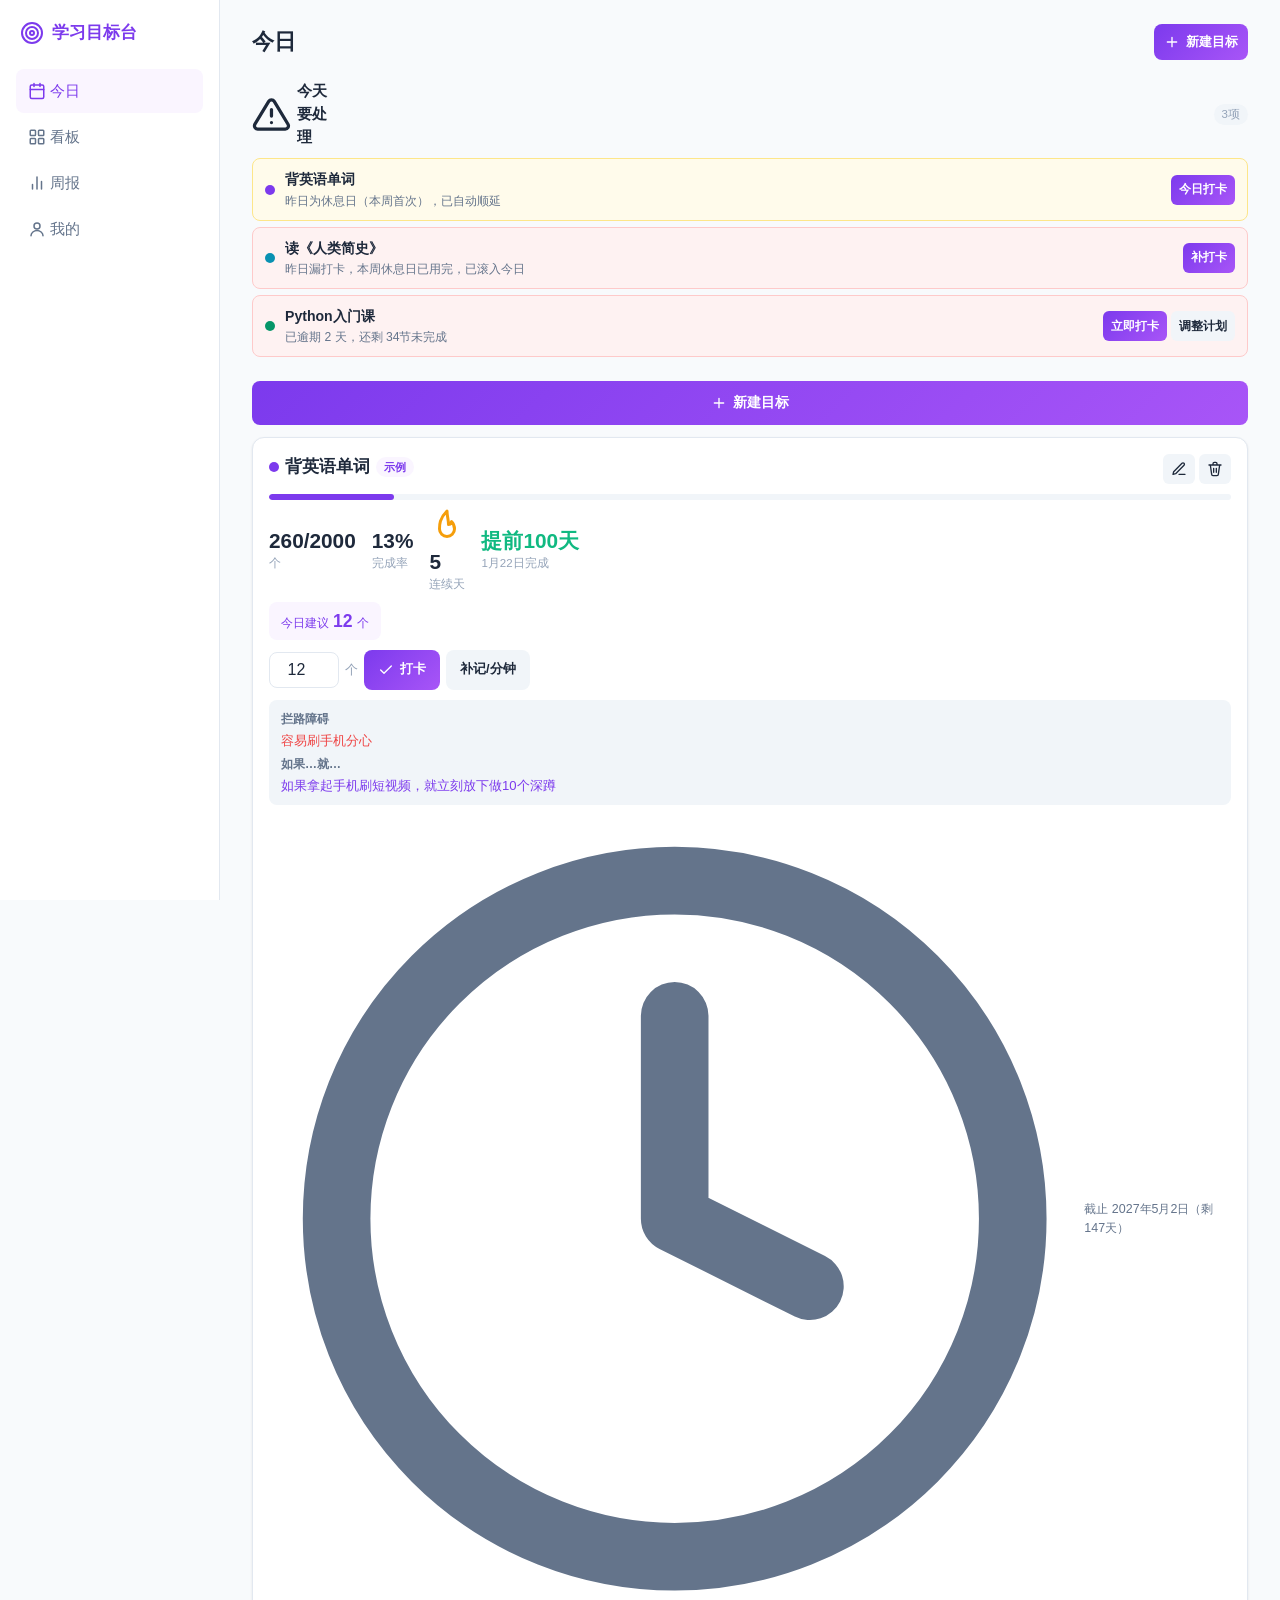
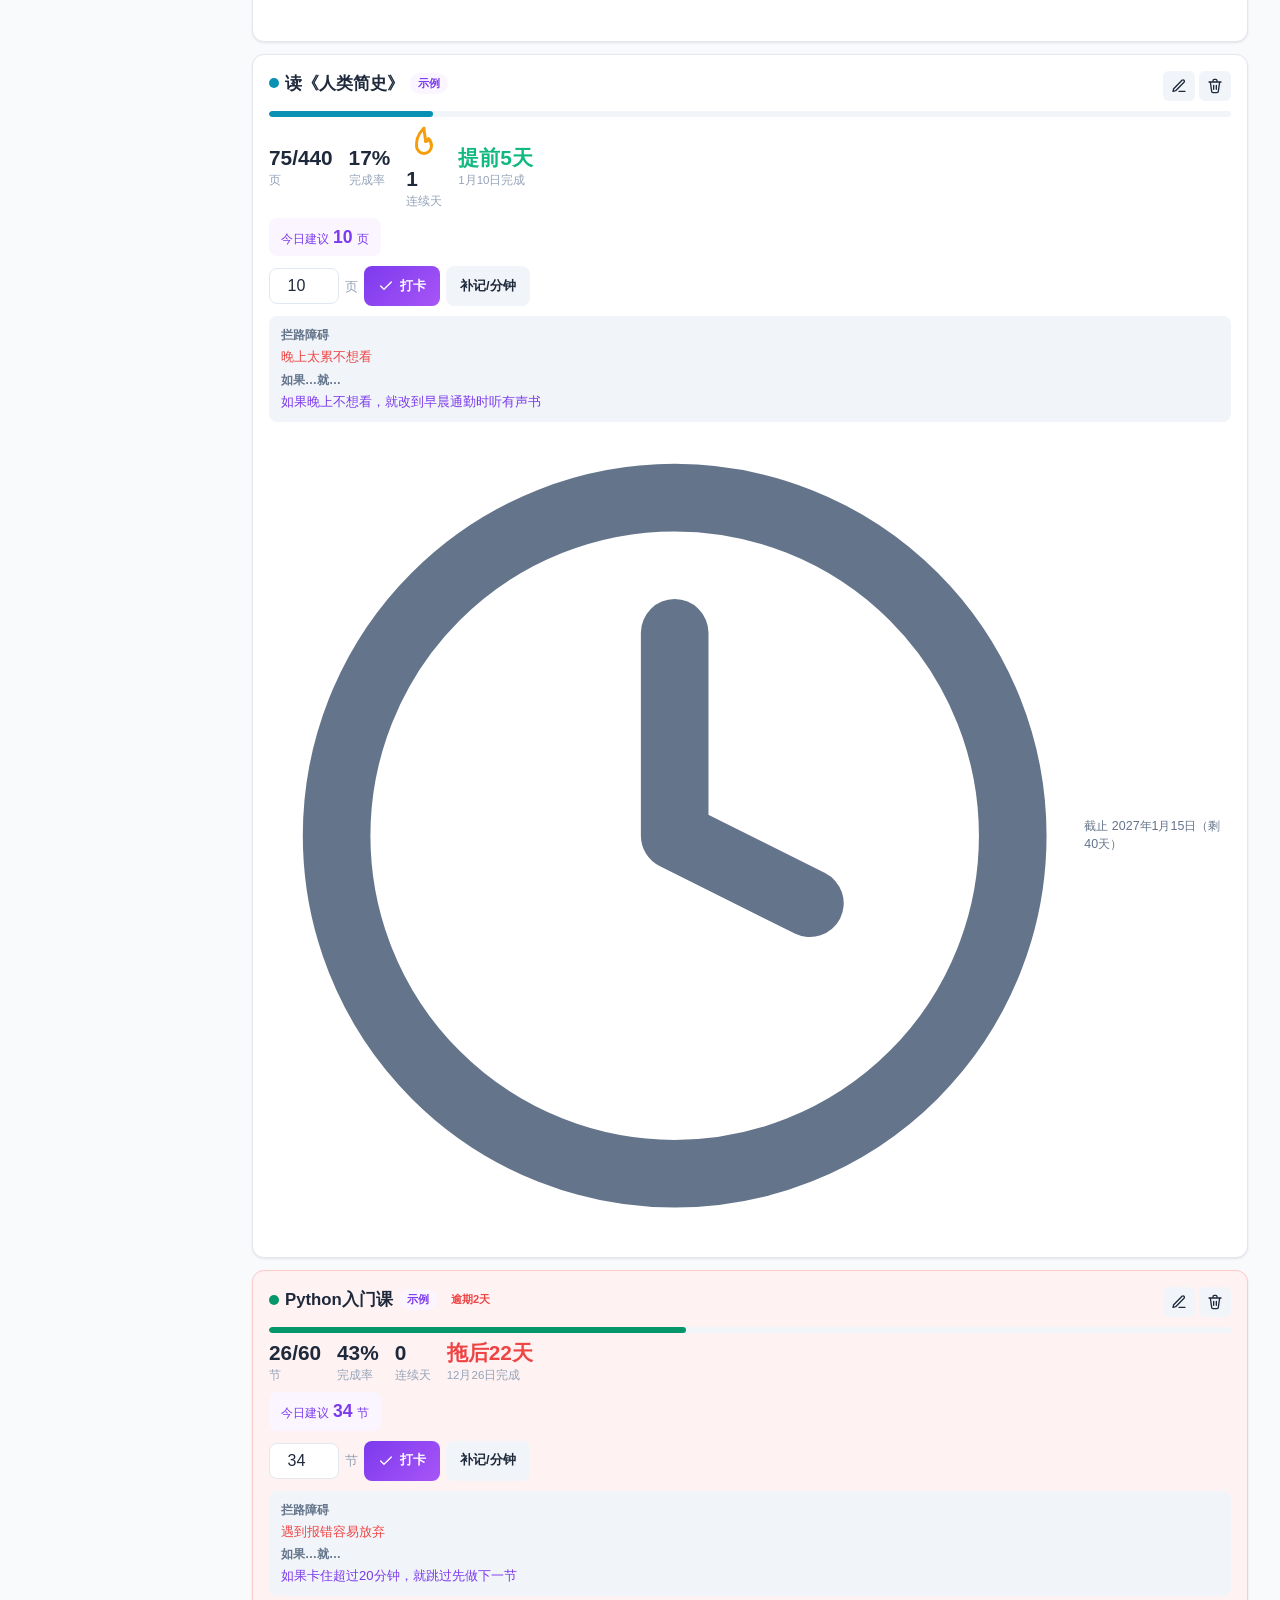
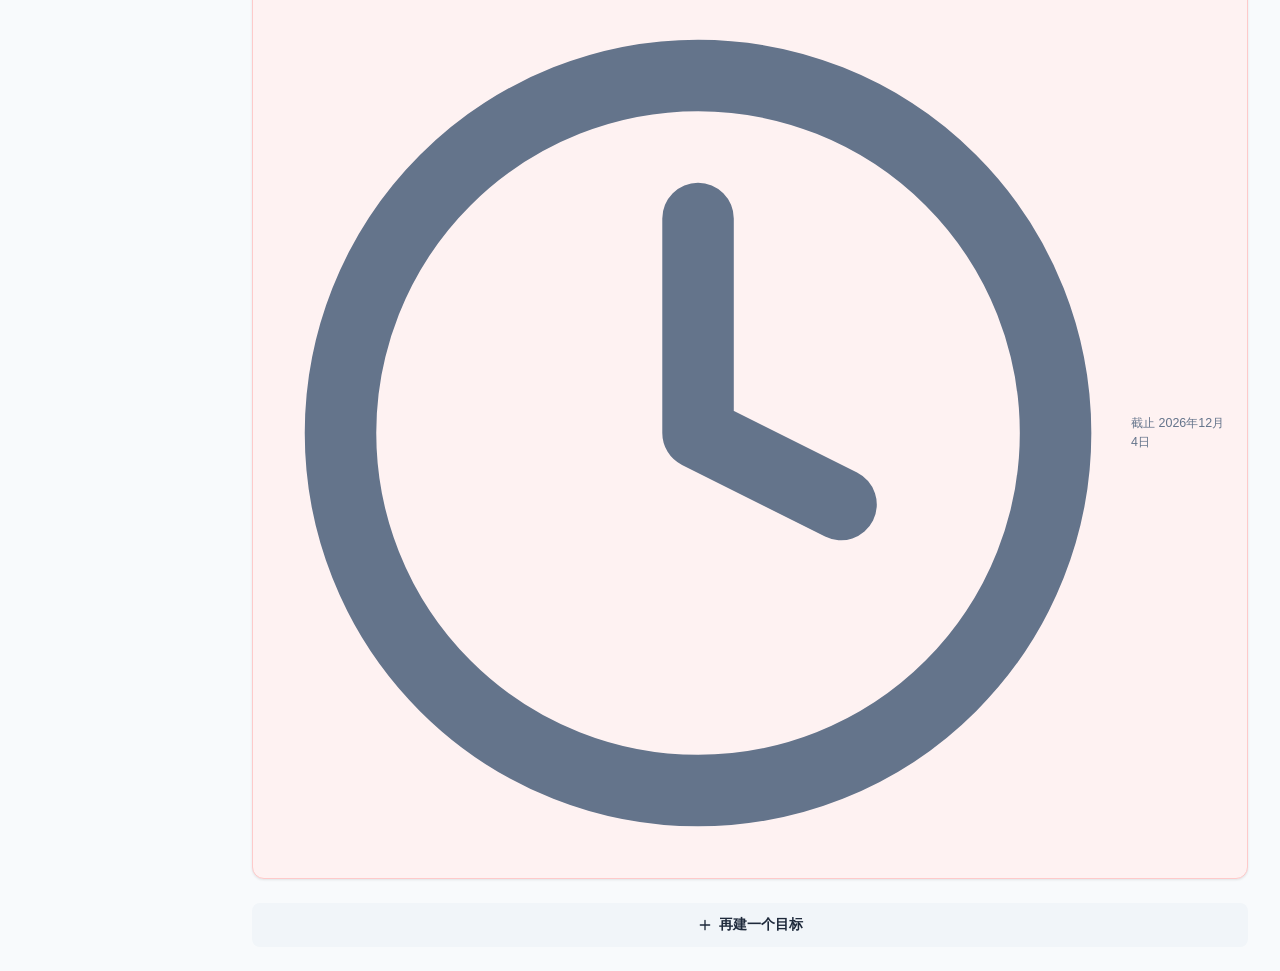
==== study-goal-tracker.html @ 553f935e "Embed study goal tracker in Hermes Weather" ====
<!DOCTYPE html>
<html lang="zh-CN">
<head>
<meta charset="UTF-8">
<meta name="viewport" content="width=device-width,initial-scale=1.0,maximum-scale=1.0,user-scalable=no">
<meta name="theme-color" content="#7c3aed">
<meta name="apple-mobile-web-app-capable" content="yes">
<meta name="apple-mobile-web-app-status-bar-style" content="default">
<title>学习目标管理台</title>
<style>
*{margin:0;padding:0;box-sizing:border-box}
:root{
--bg:#f8fafc;--bg2:#f1f5f9;--card:#fff;
--pri:#7c3aed;--priL:#a855f7;--priBg:#faf5ff;--priBd:#e9d5ff;
--ok:#10b981;--okBg:#ecfdf5;--okBd:#a7f3d0;
--err:#ef4444;--errBg:#fef2f2;--errBd:#fecaca;
--warn:#f59e0b;--warnBg:#fffbeb;--warnBd:#fde68a;
--txt:#1e293b;--txt2:#64748b;--txt3:#94a3b8;
--bd:#e2e8f0;
--sh:0 1px 3px rgba(0,0,0,.06),0 1px 2px rgba(0,0,0,.04);
--shLg:0 10px 30px rgba(0,0,0,.12);
--r:12px;--rSm:8px;--rLg:16px;--pill:20px;
--sideW:220px;--botNavH:60px;
}
html{font-size:16px;-webkit-text-size-adjust:100%}
body{font-family:-apple-system,BlinkMacSystemFont,"Segoe UI",Roboto,"Helvetica Neue",sans-serif;background:var(--bg);color:var(--txt);line-height:1.5;min-height:100vh;-webkit-tap-highlight-color:transparent}
input,select,textarea,button{font-family:inherit;font-size:inherit}
input[type=text],input[type=number],input[type=date],select,textarea{font-size:16px}
::-webkit-scrollbar{width:6px;height:6px}
::-webkit-scrollbar-thumb{background:var(--bd);border-radius:3px}

/* === Layout === */
.app-wrap{display:flex;min-height:100vh}
.sidebar{width:var(--sideW);background:var(--card);border-right:1px solid var(--bd);padding:20px 16px;position:fixed;top:0;left:0;bottom:0;overflow-y:auto;z-index:100}
.main{flex:1;margin-left:var(--sideW);padding:24px 32px;max-width:1100px}
.topbar{display:flex;align-items:center;gap:12px;margin-bottom:20px;flex-wrap:wrap}
.topbar-nav{display:none;gap:4px;margin-left:auto}
.page-title{font-size:1.4rem;font-weight:700}
.topbar-right{margin-left:auto;display:flex;gap:8px;align-items:center}

/* === Bottom Nav === */
.bottom-nav{display:none;position:fixed;bottom:0;left:0;right:0;background:var(--card);border-top:1px solid var(--bd);height:var(--botNavH);z-index:100;padding-bottom:env(safe-area-inset-bottom)}

/* === Nav Items === */
.nav-item{display:flex;flex-direction:column;align-items:center;gap:4px;background:none;border:none;color:var(--txt2);cursor:pointer;padding:8px 12px;border-radius:var(--rSm);transition:all .15s;font-size:.875rem;min-height:44px;justify-content:center;text-decoration:none}
.nav-item:hover{background:var(--bg2)}
.nav-item.active{color:var(--pri);background:var(--priBg)}
.sidebar .nav-item{flex-direction:row;justify-content:flex-start;width:100%;margin-bottom:2px;font-size:.95rem;padding:10px 12px}
.bottom-nav{display:none}
.bottom-nav.show{display:flex}
.bottom-nav .nav-item{flex:1;font-size:.72rem;padding:6px 0}
.nav-icon{display:flex;align-items:center;justify-content:center}
.nav-icon svg{width:20px;height:20px}
.sidebar .nav-icon svg{width:18px;height:18px}
.bottom-nav .nav-icon svg{width:22px;height:22px}

/* === Sidebar Header === */
.sidebar-header{margin-bottom:24px;padding:0 4px}
.sidebar-logo-wrap{display:flex;align-items:center;gap:8px}
.sidebar-logo-wrap .nav-icon svg{width:24px;height:24px;color:var(--pri)}
.sidebar-title{font-size:1.05rem;font-weight:700;color:var(--pri)}

/* === Cards === */
.card{background:var(--card);border:1px solid var(--bd);border-radius:var(--r);padding:16px;box-shadow:var(--sh);margin-bottom:12px}
.card-overdue{border-color:var(--errBd);background:var(--errBg)}
.card-rest{border-color:var(--warnBd);background:var(--warnBg)}
.card-rolled{border-color:var(--errBd);background:var(--errBg)}
.card-done{border-color:var(--okBd);background:var(--okBg)}

/* === Buttons === */
.btn{display:inline-flex;align-items:center;gap:6px;padding:10px 16px;border:none;border-radius:var(--rSm);cursor:pointer;font-size:.875rem;font-weight:600;transition:all .15s;min-height:44px;justify-content:center;text-decoration:none;white-space:nowrap}
.btn-primary{background:linear-gradient(135deg,var(--pri),var(--priL));color:#fff}
.btn-primary:hover{opacity:.9;transform:translateY(-1px);box-shadow:0 4px 12px rgba(124,58,237,.3)}
.btn-ghost{background:var(--bg2);color:var(--txt)}
.btn-ghost:hover{background:var(--bd)}
.btn-danger{background:var(--err);color:#fff}
.btn-danger:hover{opacity:.9}
.btn-success{background:var(--ok);color:#fff}
.btn-warn{background:var(--warn);color:#fff}
.btn-sm{padding:6px 10px;min-height:36px;font-size:.8rem}
.btn-xs{padding:4px 8px;min-height:30px;font-size:.75rem;border-radius:6px}
.btn-block{width:100%}
.btn svg{width:16px;height:16px;flex-shrink:0}

/* === Forms === */
.form-group{margin-bottom:14px}
.form-label{display:block;margin-bottom:5px;font-size:.85rem;font-weight:600;color:var(--txt2)}
.form-hint{font-size:.75rem;color:var(--txt3);margin-top:4px}
.input,.select,.textarea{width:100%;padding:10px 12px;border:1px solid var(--bd);border-radius:var(--rSm);background:var(--card);color:var(--txt);outline:none;transition:border .15s;-webkit-appearance:none}
.input:focus,.select:focus,.textarea:focus{border-color:var(--pri);box-shadow:0 0 0 3px rgba(124,58,237,.1)}
.textarea{resize:vertical;min-height:72px;line-height:1.5}
.form-row{display:grid;grid-template-columns:1fr 1fr;gap:12px}

/* === Badges === */
.badge{display:inline-flex;align-items:center;padding:2px 8px;border-radius:var(--pill);font-size:.7rem;font-weight:600;gap:3px}
.badge-example{background:var(--priBg);color:var(--pri)}
.badge-backfill{background:var(--warnBg);color:var(--warn)}
.badge-overdue{background:var(--errBg);color:var(--err)}
.badge-rest{background:var(--warnBg);color:var(--warn)}
.badge-done{background:var(--okBg);color:var(--ok)}

/* === Progress Ring === */
.ring-wrap{position:relative;display:inline-flex;align-items:center;justify-content:center;flex-shrink:0}
.ring-text{position:absolute;text-align:center;font-weight:700;font-size:.9rem}

/* === Progress Bar === */
.progress-bar{height:6px;background:var(--bg2);border-radius:3px;overflow:hidden}
.progress-bar-fill{height:100%;border-radius:3px;transition:width .4s ease}

/* === Stats === */
.stat{display:flex;flex-direction:column;gap:1px}
.stat-value{font-size:1.3rem;font-weight:700;line-height:1.2}
.stat-label{font-size:.72rem;color:var(--txt3)}

/* === Modal === */
.modal-overlay{display:none;position:fixed;inset:0;background:rgba(0,0,0,.4);z-index:200;backdrop-filter:blur(2px)}
.modal-overlay.active{display:block}
.modal-container{display:none;position:fixed;top:50%;left:50%;transform:translate(-50%,-50%);z-index:201;width:92%;max-width:460px;max-height:86vh;overflow-y:auto;background:var(--card);border-radius:var(--rLg);padding:24px;box-shadow:var(--shLg)}
.modal-container.active{display:block}
.modal-title{font-size:1.2rem;font-weight:700;margin-bottom:16px}
.modal-actions{display:flex;gap:8px;margin-top:20px}
.modal-actions .btn{flex:1}

/* === Toast === */
.toast-container{position:fixed;bottom:80px;left:50%;transform:translateX(-50%);z-index:300;pointer-events:none}
.toast{background:var(--txt);color:#fff;padding:10px 18px;border-radius:var(--r);box-shadow:var(--shLg);margin-bottom:8px;font-size:.85rem;animation:toastIn .3s ease}
@keyframes toastIn{from{opacity:0;transform:translateY(20px)}to{opacity:1;transform:translateY(0)}}

/* === Backup Banner === */
.backup-banner{background:var(--warnBg);border:1px solid var(--warnBd);border-radius:var(--r);padding:12px 16px;margin-bottom:16px;display:flex;align-items:center;gap:12px}
.backup-banner svg{width:20px;height:20px;color:var(--warn);flex-shrink:0}
.backup-banner-text{flex:1;font-size:.85rem;color:var(--txt)}
.backup-banner .btn{flex-shrink:0}

/* === Tab Content === */
.tab-content{display:none}
.tab-content.active{display:block;animation:fadeIn .2s ease}
@keyframes fadeIn{from{opacity:0}to{opacity:1}}

/* === Section === */
.section{margin-bottom:24px}
.section-header{display:flex;align-items:center;justify-content:space-between;margin-bottom:10px}
.section-title{font-size:.95rem;font-weight:600;display:flex;align-items:center;gap:6px}
.section-count{font-size:.72rem;color:var(--txt3);background:var(--bg2);padding:2px 8px;border-radius:var(--pill)}

/* === Goal Card === */
.goal-card .goal-header{display:flex;align-items:flex-start;justify-content:space-between;gap:12px;margin-bottom:10px}
.goal-title{font-size:1.05rem;font-weight:700;display:flex;align-items:center;gap:6px;flex-wrap:wrap}
.goal-color-dot{width:10px;height:10px;border-radius:50%;flex-shrink:0;display:inline-block}
.goal-body{display:flex;gap:14px;align-items:center;flex-wrap:wrap}
.goal-stats-row{display:flex;gap:16px;flex:1;flex-wrap:wrap;align-items:center}
.goal-actions{display:flex;gap:6px;flex-wrap:wrap;margin-top:10px}
.goal-meta{font-size:.78rem;color:var(--txt2);display:flex;align-items:center;gap:4px}

/* === Plan Box === */
.plan-box{background:var(--bg2);border-radius:var(--rSm);padding:10px 12px;margin-top:10px;font-size:.82rem;line-height:1.5}
.plan-box .plan-label{font-weight:600;color:var(--txt2);margin-bottom:3px;font-size:.75rem}
.plan-obstacle{color:var(--err);font-weight:500}
.plan-counter{color:var(--pri)}

/* === Handle Items (Today) === */
.handle-item{display:flex;align-items:center;gap:10px;padding:10px 12px;border-radius:var(--rSm);margin-bottom:6px}
.handle-item-overdue{background:var(--errBg);border:1px solid var(--errBd)}
.handle-item-rest{background:var(--warnBg);border:1px solid var(--warnBd)}
.handle-item-rolled{background:var(--errBg);border:1px solid var(--errBd)}
.handle-item-info{flex:1;min-width:0}
.handle-item-title{font-weight:600;font-size:.88rem;display:flex;align-items:center;gap:5px}
.handle-item-desc{font-size:.76rem;color:var(--txt2);margin-top:1px}
.handle-item-actions{display:flex;gap:4px;flex-shrink:0}

/* === Quick Check-in === */
.quick-checkin{display:flex;gap:6px;align-items:center;margin-top:10px;flex-wrap:wrap}
.quick-checkin .input{width:70px;text-align:center;padding:8px}
.quick-checkin .checkin-unit{font-size:.8rem;color:var(--txt3)}
.quick-checkin .btn{padding:8px 14px;min-height:40px}

/* === Suggested Today === */
.suggested-box{display:inline-flex;align-items:baseline;gap:4px;background:var(--priBg);padding:6px 12px;border-radius:var(--rSm);margin-top:8px}
.suggested-box .lbl{font-size:.75rem;color:var(--pri)}
.suggested-box .val{font-size:1.1rem;font-weight:700;color:var(--pri)}

/* === Estimate === */
.est-early{color:var(--ok);font-weight:600}
.est-late{color:var(--err);font-weight:600}
.est-none{color:var(--txt3)}

/* === Records List === */
.record-list{margin-top:10px}
.record-item{display:flex;align-items:center;gap:8px;padding:7px 10px;border-radius:var(--rSm);background:var(--bg2);margin-bottom:4px;font-size:.82rem}
.record-item .rec-date{color:var(--txt3);font-size:.78rem;min-width:64px}
.record-item .rec-amount{font-weight:600}
.record-item .rec-min{color:var(--txt3);font-size:.76rem}
.record-item .rec-del{margin-left:auto;background:none;border:none;color:var(--txt3);cursor:pointer;padding:4px;display:flex;align-items:center}
.record-item .rec-del:hover{color:var(--err)}
.record-item .rec-del svg{width:14px;height:14px}

/* === Color Picker === */
.color-picker{display:flex;gap:8px;flex-wrap:wrap}
.color-option{width:30px;height:30px;border-radius:50%;cursor:pointer;border:3px solid transparent;transition:border .15s}
.color-option.selected{border-color:var(--txt)}

/* === Chart === */
.chart-container{margin-top:14px;overflow-x:auto}
.chart-svg{display:block}
.chart-title{font-size:.85rem;font-weight:600;margin-bottom:6px;color:var(--txt2)}
.chart-legend{display:flex;gap:12px;flex-wrap:wrap;margin-top:6px;font-size:.72rem;color:var(--txt2)}
.chart-legend-item{display:flex;align-items:center;gap:4px}
.chart-legend-dot{width:8px;height:8px;border-radius:2px}

/* === Weekly Report === */
.weekly-grid{display:grid;grid-template-columns:repeat(auto-fit,minmax(120px,1fr));gap:10px;margin-bottom:16px}
.weekly-stat{background:var(--bg2);border-radius:var(--rSm);padding:12px;text-align:center}
.weekly-stat .val{font-size:1.4rem;font-weight:700}
.weekly-stat .lbl{font-size:.72rem;color:var(--txt3);margin-top:2px}
.weekly-compare{font-size:.78rem;margin-bottom:16px;display:flex;gap:16px;flex-wrap:wrap}
.weekly-compare .up{color:var(--ok)}
.weekly-compare .down{color:var(--err)}
.weekly-four{display:grid;grid-template-columns:1fr 1fr;gap:12px;margin-bottom:16px}
.weekly-four-item .form-label{color:var(--txt)}
.weekly-report-text{background:var(--bg2);border-radius:var(--rSm);padding:14px;font-size:.82rem;line-height:1.7;white-space:pre-wrap;margin-top:12px;max-height:300px;overflow-y:auto}
.week-nav{display:flex;gap:8px;align-items:center;margin-bottom:16px}
.week-nav .btn{padding:6px 12px;min-height:36px}
.week-nav .week-label{font-size:.9rem;font-weight:600;flex:1;text-align:center}

/* === PWA Steps === */
.pwa-steps{counter-reset:step}
.pwa-step{display:flex;gap:10px;margin-bottom:10px;align-items:flex-start}
.pwa-step::before{counter-increment:step;content:counter(step);width:22px;height:22px;background:var(--pri);color:#fff;border-radius:50%;display:flex;align-items:center;justify-content:center;font-size:.72rem;font-weight:700;flex-shrink:0}
.pwa-step-text{font-size:.85rem;padding-top:1px;line-height:1.5}

/* === Empty State === */
.empty-state{text-align:center;padding:40px 20px;color:var(--txt3)}
.empty-state svg{width:48px;height:48px;margin-bottom:10px;opacity:.4}
.empty-state .empty-title{font-size:.95rem;font-weight:600;margin-bottom:4px}
.empty-state .empty-desc{font-size:.82rem}

/* === Confetti === */
.confetti-container{position:fixed;top:0;left:0;width:100%;height:100%;pointer-events:none;z-index:999;overflow:hidden}
.confetti-piece{position:absolute;width:8px;height:8px;animation:confettiFall 3s ease-out forwards}
@keyframes confettiFall{0%{transform:translateY(-100vh) rotate(0deg);opacity:1}100%{transform:translateY(100vh) rotate(720deg);opacity:0}}

/* === Utility === */
.text-center{text-align:center}
.text-sm{font-size:.85rem}
.text-xs{font-size:.75rem}
.text-secondary{color:var(--txt2)}
.text-tertiary{color:var(--txt3)}
.text-danger{color:var(--err)}
.text-success{color:var(--ok)}
.text-warning{color:var(--warn)}
.text-primary{color:var(--pri)}
.font-bold{font-weight:700}
.font-semibold{font-weight:600}
.mt-4{margin-top:4px}.mt-8{margin-top:8px}.mt-12{margin-top:12px}.mt-16{margin-top:16px}.mt-20{margin-top:20px}
.mb-4{margin-bottom:4px}.mb-8{margin-bottom:8px}.mb-12{margin-bottom:12px}.mb-16{margin-bottom:16px}.mb-20{margin-bottom:20px}
.flex{display:flex}.flex-wrap{flex-wrap:wrap}.flex-col{flex-direction:column}
.items-center{align-items:center}.items-start{align-items:flex-start}
.justify-between{justify-content:space-between}.justify-center{justify-content:center}
.gap-4{gap:4px}.gap-6{gap:6px}.gap-8{gap:8px}.gap-12{gap:12px}.gap-16{gap:16px}
.w-full{width:100%}.flex-1{flex:1;min-width:0}
.hidden{display:none!important}
.divider{height:1px;background:var(--bd);margin:10px 0}
.mono{font-variant-numeric:tabular-nums}
.data-stats{display:grid;grid-template-columns:1fr 1fr;gap:10px;margin-bottom:16px}
.data-stat{background:var(--bg2);border-radius:var(--rSm);padding:12px;text-align:center}
.data-stat .val{font-size:1.4rem;font-weight:700}
.data-stat .lbl{font-size:.72rem;color:var(--txt3)}

/* === Responsive === */
@media(max-width:1024px){
.sidebar{display:none}
.main{margin-left:0;padding:20px 24px}
.topbar-nav{display:flex}
}
@media(max-width:768px){
.topbar-nav{display:none}
.bottom-nav{display:flex}
.main{padding:14px 16px;padding-bottom:calc(var(--botNavH) + 20px)}
.form-row{grid-template-columns:1fr}
.weekly-four{grid-template-columns:1fr}
.goal-stats-row{gap:12px}
.page-title{font-size:1.2rem}
.data-stats{grid-template-columns:1fr 1fr}
.modal-container{padding:18px;width:94%}
.stat-value{font-size:1.1rem}
}
@media(max-width:600px){
.section-header .section-title{white-space:nowrap;flex:1}
.section-title svg{width:18px;height:18px;flex-shrink:0}
.handle-item{align-items:flex-start;flex-wrap:wrap}
.handle-item-info{flex-basis:calc(100% - 20px)}
.handle-item-actions{width:100%;padding-left:20px}
.handle-item-actions .btn{flex:1}
}
@media(max-width:400px){
.goal-stats-row{flex-direction:column;align-items:flex-start;gap:6px}
}
</style>
</head>
<body>
<div class="app-wrap">
<aside class="sidebar">
<div class="sidebar-header">
<div class="sidebar-logo-wrap">
<span class="nav-icon" id="sidebar-logo"></span>
<span class="sidebar-title">学习目标台</span>
</div>
</div>
<nav class="sidebar-nav" id="sidebar-nav"></nav>
</aside>
<main class="main">
<header class="topbar">
<h1 class="page-title" id="page-title">今日</h1>
<nav class="topbar-nav" id="topbar-nav"></nav>
<div class="topbar-right" id="topbar-actions"></div>
</header>
<div id="backup-banner-container"></div>
<div class="tab-content active" id="tab-today"></div>
<div class="tab-content" id="tab-board"></div>
<div class="tab-content" id="tab-weekly"></div>
<div class="tab-content" id="tab-mine"></div>
</main>
</div>
<nav class="bottom-nav" id="bottom-nav"></nav>
<div class="modal-overlay" id="modal-overlay"></div>
<div class="modal-container" id="modal-container"></div>
<div class="toast-container" id="toast-container"></div>
<script>
// ===== 常量 =====
const K='wb_study_goal_tracker_data';
const COLORS=['#7c3aed','#2563eb','#0891b2','#059669','#ea580c','#db2777','#4f46e5','#0d9488'];
const TAB_TITLES={today:'今日',board:'看板',weekly:'周报',mine:'我的'};
const NAV_ITEMS=[
  {tab:'today',icon:'calendar',label:'今日'},
  {tab:'board',icon:'grid',label:'看板'},
  {tab:'weekly',icon:'chart',label:'周报'},
  {tab:'mine',icon:'user',label:'我的'}
];
const BACKFILL_DAYS=6; // 可补记最近6天

// ===== 状态 =====
let state={goals:[],records:[],weeklyReports:{},activeTab:'today',version:2};

// ===== SVG 图标 =====
const IC={
calendar:'<svg viewBox="0 0 24 24" fill="none" stroke="currentColor" stroke-width="2" stroke-linecap="round" stroke-linejoin="round"><rect x="3" y="4" width="18" height="18" rx="2"/><path d="M16 2v4M8 2v4M3 10h18"/></svg>',
grid:'<svg viewBox="0 0 24 24" fill="none" stroke="currentColor" stroke-width="2" stroke-linecap="round" stroke-linejoin="round"><rect x="3" y="3" width="7" height="7" rx="1"/><rect x="14" y="3" width="7" height="7" rx="1"/><rect x="3" y="14" width="7" height="7" rx="1"/><rect x="14" y="14" width="7" height="7" rx="1"/></svg>',
chart:'<svg viewBox="0 0 24 24" fill="none" stroke="currentColor" stroke-width="2" stroke-linecap="round" stroke-linejoin="round"><path d="M18 20V10M12 20V4M6 20v-6"/></svg>',
user:'<svg viewBox="0 0 24 24" fill="none" stroke="currentColor" stroke-width="2" stroke-linecap="round" stroke-linejoin="round"><circle cx="12" cy="8" r="4"/><path d="M4 21c0-4 4-7 8-7s8 3 8 7"/></svg>',
plus:'<svg viewBox="0 0 24 24" fill="none" stroke="currentColor" stroke-width="2" stroke-linecap="round" stroke-linejoin="round"><path d="M12 5v14M5 12h14"/></svg>',
check:'<svg viewBox="0 0 24 24" fill="none" stroke="currentColor" stroke-width="2" stroke-linecap="round" stroke-linejoin="round"><polyline points="20 6 9 17 4 12"/></svg>',
pencil:'<svg viewBox="0 0 24 24" fill="none" stroke="currentColor" stroke-width="2" stroke-linecap="round" stroke-linejoin="round"><path d="M12 20h9"/><path d="M16.5 3.5a2.1 2.1 0 113 3L7 19l-4 1 1-4z"/></svg>',
trash:'<svg viewBox="0 0 24 24" fill="none" stroke="currentColor" stroke-width="2" stroke-linecap="round" stroke-linejoin="round"><path d="M3 6h18M19 6l-2 14a2 2 0 01-2 2H9a2 2 0 01-2-2L5 6M10 11v6M14 11v6M9 6V4a2 2 0 012-2h2a2 2 0 012 2v2"/></svg>',
download:'<svg viewBox="0 0 24 24" fill="none" stroke="currentColor" stroke-width="2" stroke-linecap="round" stroke-linejoin="round"><path d="M21 15v4a2 2 0 01-2 2H5a2 2 0 01-2-2v-4M7 10l5 5 5-5M12 15V3"/></svg>',
upload:'<svg viewBox="0 0 24 24" fill="none" stroke="currentColor" stroke-width="2" stroke-linecap="round" stroke-linejoin="round"><path d="M21 15v4a2 2 0 01-2 2H5a2 2 0 01-2-2v-4M17 8l-5-5-5 5M12 3v12"/></svg>',
clock:'<svg viewBox="0 0 24 24" fill="none" stroke="currentColor" stroke-width="2" stroke-linecap="round" stroke-linejoin="round"><circle cx="12" cy="12" r="10"/><polyline points="12 6 12 12 16 14"/></svg>',
alert:'<svg viewBox="0 0 24 24" fill="none" stroke="currentColor" stroke-width="2" stroke-linecap="round" stroke-linejoin="round"><path d="M10.3 3.9L1.8 18a2 2 0 001.7 3h17a2 2 0 001.7-3L13.7 3.9a2 2 0 00-3.4 0z"/><path d="M12 9v4M12 17h.01"/></svg>',
flame:'<svg viewBox="0 0 24 24" fill="none" stroke="currentColor" stroke-width="2" stroke-linecap="round" stroke-linejoin="round"><path d="M12 2C7 7 7 11 7 14a5 5 0 0010 0c0-3-2-5-2-5s0 2-2 2c0-3-1-6-1-9z"/></svg>',
target:'<svg viewBox="0 0 24 24" fill="none" stroke="currentColor" stroke-width="2" stroke-linecap="round" stroke-linejoin="round"><circle cx="12" cy="12" r="10"/><circle cx="12" cy="12" r="6"/><circle cx="12" cy="12" r="2"/></svg>',
chevronR:'<svg viewBox="0 0 24 24" fill="none" stroke="currentColor" stroke-width="2" stroke-linecap="round" stroke-linejoin="round"><polyline points="9 18 15 12 9 6"/></svg>',
refresh:'<svg viewBox="0 0 24 24" fill="none" stroke="currentColor" stroke-width="2" stroke-linecap="round" stroke-linejoin="round"><polyline points="23 4 23 10 17 10"/><path d="M3.5 9a9 9 0 0114.9-3.4L23 10M1 14l4.6 4.4A9 9 0 0020.5 15"/></svg>',
copy:'<svg viewBox="0 0 24 24" fill="none" stroke="currentColor" stroke-width="2" stroke-linecap="round" stroke-linejoin="round"><rect x="9" y="9" width="13" height="13" rx="2"/><path d="M5 15H4a2 2 0 01-2-2V4a2 2 0 012-2h9a2 2 0 012 2v1"/></svg>',
play:'<svg viewBox="0 0 24 24" fill="none" stroke="currentColor" stroke-width="2" stroke-linecap="round" stroke-linejoin="round"><polygon points="5 3 19 12 5 21 5 3"/></svg>',
flag:'<svg viewBox="0 0 24 24" fill="none" stroke="currentColor" stroke-width="2" stroke-linecap="round" stroke-linejoin="round"><path d="M4 15s1-1 4-1 5 2 8 2 4-1 4-1V3s-1 1-4 1-5-2-8-2-4 1-4 1z"/><path d="M4 22V15"/></svg>',
shield:'<svg viewBox="0 0 24 24" fill="none" stroke="currentColor" stroke-width="2" stroke-linecap="round" stroke-linejoin="round"><path d="M12 22s8-4 8-10V5l-8-3-8 3v7c0 6 8 10 8 10z"/></svg>'
};
function icon(name){return IC[name]||'';}

// ===== 工具函数 =====
function uid(){return Date.now().toString(36)+Math.random().toString(36).slice(2,8);}
function esc(s){return String(s==null?'':s).replace(/&/g,'&amp;').replace(/</g,'&lt;').replace(/>/g,'&gt;').replace(/"/g,'&quot;');}
function clamp(v,min,max){return Math.max(min,Math.min(max,v));}
function fmtNum(n){return Math.round(n*10)/10;}

// ===== 日期工具 =====
function todayStr(){return dateToStr(new Date());}
function dateToStr(d){d=new Date(d);d.setHours(0,0,0,0);var y=d.getFullYear(),m=String(d.getMonth()+1).padStart(2,'0'),day=String(d.getDate()).padStart(2,'0');return y+'-'+m+'-'+day;}
function strToDate(s){var p=s.split('-');return new Date(+p[0],+p[1]-1,+p[2]);}
function addDays(date,n){var d=new Date(date);d.setDate(d.getDate()+n);return d;}
function daysBetween(s1,s2){var d1=strToDate(s1),d2=strToDate(s2);return Math.round((d2-d1)/86400000);}
function getWeekMonday(date){var d=new Date(date);d.setHours(0,0,0,0);var day=d.getDay();var diff=day===0?-6:1-day;d.setDate(d.getDate()+diff);return d;}
function getWeekKey(date){return dateToStr(getWeekMonday(date));}
function getWeekRange(key){var mon=strToDate(key);return{start:mon,end:addDays(mon,6)};}
function fmtDateShort(s){var p=s.split('-');return(+p[1])+'月'+(+p[2])+'日';}
function fmtDateFull(s){var p=s.split('-');return p[0]+'年'+(+p[1])+'月'+(+p[2])+'日';}
function fmtWeekday(s){var d=strToDate(s);var names=['日','一','二','三','四','五','六'];return'周'+names[d.getDay()];}
function getCurrentWeekKey(){return getWeekKey(new Date());}

// ===== 存储 =====
function loadData(){
  try{
    var raw=localStorage.getItem(K);
    if(!raw){var ex=getExampleData();state=ex;saveData();return;}
    var data=JSON.parse(raw);
    state=migrateData(data);
    saveData();
  }catch(e){console.error('load error',e);state=getExampleData();saveData();}
}
function saveData(){try{localStorage.setItem(K,JSON.stringify(state));}catch(e){console.error('save error',e);showToast('保存失败：存储空间可能已满');}}
function migrateData(data){
  if(!data)return getExampleData();
  if(!data.version||data.version<2){
    (data.records||[]).forEach(function(r){if(r.isBackfill===undefined)r.isBackfill=false;});
    data.version=2;
  }
  if(!data.goals)data.goals=[];
  if(!data.records)data.records=[];
  if(!data.weeklyReports)data.weeklyReports={};
  if(!TAB_TITLES[data.activeTab])data.activeTab='today';
  return data;
}

// ===== 示例数据 =====
function getExampleData(){
  var d=function(n){return dateToStr(addDays(new Date(),-n));};
  return{
    goals:[
      {id:'ex-1',name:'背英语单词',unit:'个',total:2000,deadline:dateToStr(addDays(new Date(),147)),color:'#7c3aed',
        obstacle:'容易刷手机分心',countermeasure:'如果拿起手机刷短视频，就立刻放下做10个深蹲',
        createdAt:d(20),isExample:true},
      {id:'ex-2',name:'读《人类简史》',unit:'页',total:440,deadline:dateToStr(addDays(new Date(),40)),color:'#0891b2',
        obstacle:'晚上太累不想看',countermeasure:'如果晚上不想看，就改到早晨通勤时听有声书',
        createdAt:d(15),isExample:true},
      {id:'ex-3',name:'Python入门课',unit:'节',total:60,deadline:d(2),color:'#059669',
        obstacle:'遇到报错容易放弃',countermeasure:'如果卡住超过20分钟，就跳过先做下一节',
        createdAt:d(18),isExample:true}
    ],
    records:[
      {id:uid(),goalId:'ex-1',date:d(6),amount:50,minutes:30,isBackfill:false,createdAt:d(6)},
      {id:uid(),goalId:'ex-1',date:d(5),amount:45,minutes:25,isBackfill:false,createdAt:d(5)},
      {id:uid(),goalId:'ex-1',date:d(4),amount:60,minutes:35,isBackfill:false,createdAt:d(4)},
      {id:uid(),goalId:'ex-1',date:d(3),amount:55,minutes:30,isBackfill:false,createdAt:d(3)},
      {id:uid(),goalId:'ex-1',date:d(2),amount:50,minutes:30,isBackfill:true,createdAt:d(0)},
      {id:uid(),goalId:'ex-2',date:d(5),amount:20,minutes:40,isBackfill:false,createdAt:d(5)},
      {id:uid(),goalId:'ex-2',date:d(4),amount:25,minutes:50,isBackfill:false,createdAt:d(4)},
      {id:uid(),goalId:'ex-2',date:d(2),amount:30,minutes:60,isBackfill:false,createdAt:d(2)},
      {id:uid(),goalId:'ex-3',date:d(9),amount:5,minutes:150,isBackfill:false,createdAt:d(9)},
      {id:uid(),goalId:'ex-3',date:d(8),amount:4,minutes:120,isBackfill:false,createdAt:d(8)},
      {id:uid(),goalId:'ex-3',date:d(7),amount:5,minutes:150,isBackfill:false,createdAt:d(7)},
      {id:uid(),goalId:'ex-3',date:d(6),amount:4,minutes:120,isBackfill:false,createdAt:d(6)},
      {id:uid(),goalId:'ex-3',date:d(5),amount:5,minutes:150,isBackfill:true,createdAt:d(1)},
      {id:uid(),goalId:'ex-3',date:d(4),amount:3,minutes:90,isBackfill:true,createdAt:d(1)}
    ],
    weeklyReports:{},
    activeTab:'today',
    version:2
  };
}

// ===== 核心计算 =====
function getGoalRecords(goalId){return state.records.filter(function(r){return r.goalId===goalId;});}
function getCompleted(goal){var s=0;state.records.forEach(function(r){if(r.goalId===goal.id)s+=r.amount;});return s;}
function getRemaining(goal){return Math.max(0,goal.total-getCompleted(goal));}
function isCompleted(goal){return getCompleted(goal)>=goal.total;}
function getCompletionRate(goal){return clamp(getCompleted(goal)/goal.total*100,0,100);}
function getRemainingDays(goal){return daysBetween(todayStr(),goal.deadline);}
function isOverdue(goal){return!isCompleted(goal)&&daysBetween(goal.deadline,todayStr())>0;}
function getOverdueDays(goal){return Math.max(0,daysBetween(goal.deadline,todayStr()));}

function getSuggestedToday(goal){
  if(isCompleted(goal))return 0;
  var rem=getRemaining(goal);
  var days=getRemainingDays(goal);
  if(days<=0)return rem;
  if(days<=1)return rem;
  return Math.ceil(rem/days);
}

function hasRecordOnDate(goalId,dateStr){
  return state.records.some(function(r){return r.goalId===goalId&&r.date===dateStr;});
}

// 连续天数：每周(周一~周日)允许1个休息日，第一次漏不中断，第二次才断
function getStreak(goalId){
  var dateMap={};
  state.records.forEach(function(r){if(r.goalId===goalId)dateMap[r.date]=true;});
  var streak=0,restUsed={};
  var date=new Date();date.setHours(0,0,0,0);
  var todayS=dateToStr(date);
  if(!dateMap[todayS])date=addDays(date,-1);
  var guard=0;
  while(guard++<400){
    var ds=dateToStr(date);
    var wk=getWeekKey(date);
    if(dateMap[ds]){streak++;date=addDays(date,-1);}
    else if(!restUsed[wk]){restUsed[wk]=true;date=addDays(date,-1);}
    else break;
  }
  return streak;
}

// 昨日状态: 'ok'|'rest'|'rolled'
function getYesterdayStatus(goalId){
  var yd=dateToStr(addDays(new Date(),-1));
  if(hasRecordOnDate(goalId,yd))return 'ok';
  var mon=getWeekMonday(strToDate(yd));
  for(var d=new Date(mon);d<strToDate(yd);d=addDays(d,1)){
    if(!hasRecordOnDate(goalId,dateToStr(d)))return 'rolled';
  }
  return 'rest';
}

// 预计完成日：按近7天平均速度推算
function getEstimateInfo(goal){
  if(isCompleted(goal))return{status:'done'};
  var today=todayStr();
  var start7=dateToStr(addDays(new Date(),-6));
  var recent=state.records.filter(function(r){return r.goalId===goal.id&&r.amount>0&&r.date>=start7&&r.date<=today;});
  if(recent.length===0)return{status:'none'};
  var total=recent.reduce(function(s,r){return s+r.amount;},0);
  var avg=total/7;
  if(avg<=0)return{status:'none'};
  var rem=getRemaining(goal);
  var days=Math.ceil(rem/avg);
  var estDate=dateToStr(addDays(new Date(),days));
  var diff=daysBetween(estDate,goal.deadline);
  return{status:diff<0?'late':'early',date:estDate,diffDays:Math.abs(diff),avg:avg};
}

// 周记录
function getWeekRecords(goalId,weekKey){
  var range=getWeekRange(weekKey);
  var start=dateToStr(range.start),end=dateToStr(range.end);
  return state.records.filter(function(r){
    return(!goalId||r.goalId===goalId)&&r.date>=start&&r.date<=end;
  });
}

// 周汇总
function getWeekSummary(weekKey){
  var wr=getWeekRecords(null,weekKey);
  var totalAmount=wr.reduce(function(s,r){return s+r.amount;},0);
  var totalMinutes=wr.reduce(function(s,r){return s+(r.minutes||0);},0);
  var daySet={};wr.forEach(function(r){daySet[r.date]=1;});
  var activeDays=Object.keys(daySet).length;
  var perGoal={};
  state.goals.forEach(function(g){
    var gr=wr.filter(function(r){return r.goalId===g.id;});
    if(gr.length>0){
      var gd={};gr.forEach(function(r){gd[r.date]=1;});
      perGoal[g.id]={
        amount:gr.reduce(function(s,r){return s+r.amount;},0),
        minutes:gr.reduce(function(s,r){return s+(r.minutes||0);},0),
        days:Object.keys(gd).length
      };
    }
  });
  return{checkIns:wr.length,totalAmount:totalAmount,totalMinutes:totalMinutes,activeDays:activeDays,perGoal:perGoal};
}

function getPrevWeekKey(key){return getWeekKey(addDays(strToDate(key),-7));}
function getNextWeekKey(key){return getWeekKey(addDays(strToDate(key),7));}

function getWeekCompare(currKey,prevKey){
  var c=getWeekSummary(currKey),p=getWeekSummary(prevKey);
  function pct(curr,prev){
    if(prev===0)return curr>0?100:0;
    return Math.round((curr-prev)/prev*100);
  }
  return{
    amount:{c:c.totalAmount,p:p.totalAmount,diff:c.totalAmount-p.totalAmount,pct:pct(c.totalAmount,p.totalAmount)},
    minutes:{c:c.totalMinutes,p:p.totalMinutes,diff:c.totalMinutes-p.totalMinutes,pct:pct(c.totalMinutes,p.totalMinutes)},
    days:{c:c.activeDays,p:p.activeDays,diff:c.activeDays-p.activeDays,pct:pct(c.activeDays,p.activeDays)}
  };
}

// 14天图表数据(分目标堆叠)
function getChartData(){
  var data=[];
  for(var i=13;i>=0;i--){
    var dt=dateToStr(addDays(new Date(),-i));
    var segs=[];
    state.goals.forEach(function(g){
      var m=0;
      state.records.forEach(function(r){if(r.goalId===g.id&&r.date===dt&&r.minutes>0)m+=r.minutes;});
      if(m>0)segs.push({goalId:g.id,color:g.color,minutes:m,name:g.name});
    });
    data.push({date:dt,segments:segs});
  }
  return data;
}
function getChartMax(data){var mx=0;data.forEach(function(d){var t=d.segments.reduce(function(s,g){return s+g.minutes;},0);if(t>mx)mx=t;});return mx||1;}

// 最近10条记录
function getRecentRecords(goalId,n){
  return state.records.filter(function(r){return r.goalId===goalId;})
    .sort(function(a,b){return b.date<a.date?1:(b.date>a.date?-1:0);})
    .slice(0,n||10);
}

// ===== UI 辅助 =====
function showToast(msg){
  var el=document.createElement('div');el.className='toast';el.textContent=msg;
  document.getElementById('toast-container').appendChild(el);
  setTimeout(function(){el.style.opacity='0';el.style.transition='opacity .3s';setTimeout(function(){el.remove();},300);},2200);
}
function renderEmptyState(title,desc,iconName){
  return '<div class="empty-state">'+icon(iconName||'target')+
    '<div class="empty-title">'+esc(title)+'</div>'+
    '<div class="empty-desc">'+esc(desc)+'</div></div>';
}
function svgProgressRing(percent,color,size){
  size=size||60;var R=size/2-5;var C=2*Math.PI*R;var off=C-(percent/100)*C;
  return '<svg width="'+size+'" height="'+size+'" viewBox="0 0 '+size+' '+size+'">'+
    '<circle cx="'+(size/2)+'" cy="'+(size/2)+'" r="'+R+'" fill="none" stroke="#e2e8f0" stroke-width="4"/>'+
    '<circle cx="'+(size/2)+'" cy="'+(size/2)+'" r="'+R+'" fill="none" stroke="'+color+'" stroke-width="4" stroke-linecap="round" stroke-dasharray="'+C+'" stroke-dashoffset="'+off+'" transform="rotate(-90 '+(size/2)+' '+(size/2)+')"/>'+
    '<text x="'+(size/2)+'" y="'+(size/2)+'" text-anchor="middle" dominant-baseline="central" font-size="'+Math.round(size/4.5)+'" font-weight="700" fill="'+color+'">'+Math.round(percent)+'%</text></svg>';
}
function showConfetti(){
  var c=document.createElement('div');c.className='confetti-container';
  var cs=['#7c3aed','#a855f7','#10b981','#f59e0b','#ef4444','#06b6d4','#db2777'];
  for(var i=0;i<60;i++){
    var p=document.createElement('div');p.className='confetti-piece';
    p.style.left=Math.random()*100+'%';p.style.background=cs[Math.floor(Math.random()*cs.length)];
    p.style.animationDelay=(Math.random()*0.6)+'s';p.style.animationDuration=(2+Math.random()*2.5)+'s';
    p.style.width=(5+Math.random()*8)+'px';p.style.height=p.style.width;
    if(Math.random()>0.5)p.style.borderRadius='50%';
    c.appendChild(p);
  }
  document.body.appendChild(c);setTimeout(function(){c.remove();},5500);
}

// ===== 导航渲染 =====
function renderNav(){
  NAV_ITEMS.forEach(function(item){
    var cls=state.activeTab===item.tab?'active':'';
    var btn='<button class="nav-item '+cls+'" data-tab="'+item.tab+'">'+
      '<span class="nav-icon">'+icon(item.icon)+'</span><span>'+item.label+'</span></button>';
    var sid='sidebar-nav',tid='topbar-nav',bid='bottom-nav';
    // 只构建一次，用同一个HTML
  });
  var navHTML=NAV_ITEMS.map(function(item){
    var cls=state.activeTab===item.tab?'active':'';
    return '<button class="nav-item '+cls+'" data-tab="'+item.tab+'">'+
      '<span class="nav-icon">'+icon(item.icon)+'</span><span>'+item.label+'</span></button>';
  }).join('');
  document.getElementById('sidebar-nav').innerHTML=navHTML;
  document.getElementById('topbar-nav').innerHTML=navHTML;
  document.getElementById('bottom-nav').innerHTML=navHTML;
  document.getElementById('sidebar-logo').innerHTML=icon('target');
  document.getElementById('page-title').textContent=TAB_TITLES[state.activeTab];
}
function switchTab(tab){
  state.activeTab=tab;
  document.querySelectorAll('.tab-content').forEach(function(el){el.classList.remove('active');});
  document.getElementById('tab-'+tab).classList.add('active');
  renderNav();renderTopActions();renderBackupBanner();
  if(tab==='today')renderToday();
  if(tab==='board')renderBoard();
  if(tab==='weekly')renderWeekly();
  if(tab==='mine')renderMine();
}
function renderTopActions(){
  var el=document.getElementById('topbar-actions');
  if(state.activeTab==='today'||state.activeTab==='board'){
    el.innerHTML='<button class="btn btn-primary btn-sm" onclick="openGoalModal()">'+icon('plus')+'新建目标</button>';
  }else{el.innerHTML='';}
}
function renderBackupBanner(){
  var c=state.records.length;var el=document.getElementById('backup-banner-container');
  if(c>=20){
    el.innerHTML='<div class="backup-banner">'+icon('alert')+
      '<span class="backup-banner-text">数据已积累 '+c+' 条记录，建议导出备份以防丢失</span>'+
      '<button class="btn btn-warn btn-sm" onclick="exportJSON()">'+icon('download')+'导出</button></div>';
  }else{el.innerHTML='';}
}

// ===== 今日 Tab =====
function getTodayHandleItems(){
  var items=[];
  state.goals.forEach(function(g){
    if(isCompleted(g))return;
    if(isOverdue(g)){items.push({goal:g,type:'overdue'});return;}
    var ys=getYesterdayStatus(g.id);
    if(ys==='rest')items.push({goal:g,type:'rest'});
    else if(ys==='rolled')items.push({goal:g,type:'rolled'});
  });
  return items;
}
function renderHandleItem(item){
  var g=item.goal,desc='',actions='';
  if(item.type==='overdue'){
    desc='已逾期 '+getOverdueDays(g)+' 天，还剩 '+getRemaining(g)+esc(g.unit)+'未完成';
    actions='<button class="btn btn-primary btn-xs" onclick="openCheckinModal(\''+g.id+'\')">立即打卡</button>';
    actions+='<button class="btn btn-ghost btn-xs" onclick="openGoalModal(\''+g.id+'\')">调整计划</button>';
  }else if(item.type==='rest'){
    desc='昨日为休息日（本周首次），已自动顺延';
    actions='<button class="btn btn-primary btn-xs" onclick="openCheckinModal(\''+g.id+'\')">今日打卡</button>';
  }else if(item.type==='rolled'){
    desc='昨日漏打卡，本周休息日已用完，已滚入今日';
    actions='<button class="btn btn-primary btn-xs" onclick="openCheckinModal(\''+g.id+'\')">补打卡</button>';
  }
  return '<div class="handle-item handle-item-'+item.type+'">'+
    '<span class="goal-color-dot" style="background:'+g.color+'"></span>'+
    '<div class="handle-item-info"><div class="handle-item-title">'+esc(g.name)+'</div>'+
    '<div class="handle-item-desc">'+desc+'</div></div>'+
    '<div class="handle-item-actions">'+actions+'</div></div>';
}

function renderTodayGoalCard(g){
  var rate=getCompletionRate(g),completed=getCompleted(g),remaining=getRemaining(g);
  var suggested=getSuggestedToday(g),streak=getStreak(g.id),est=getEstimateInfo(g);
  var overdue=isOverdue(g),done=isCompleted(g);
  var cls='card goal-card';
  if(done)cls+=' card-done';else if(overdue)cls+=' card-overdue';
  var h='<div class="'+cls+'">';
  // Header
  h+='<div class="goal-header"><div class="goal-title"><span class="goal-color-dot" style="background:'+g.color+'"></span>'+esc(g.name);
  if(g.isExample)h+=' <span class="badge badge-example">示例</span>';
  if(done)h+=' <span class="badge badge-done">已完成</span>';
  if(overdue&&!done)h+=' <span class="badge badge-overdue">逾期'+getOverdueDays(g)+'天</span>';
  h+='</div><div class="flex gap-4">';
  h+='<button class="btn btn-ghost btn-xs" onclick="openGoalModal(\''+g.id+'\')">'+icon('pencil')+'</button>';
  h+='<button class="btn btn-ghost btn-xs" onclick="confirmDeleteGoal(\''+g.id+'\')">'+icon('trash')+'</button>';
  h+='</div></div>';
  // Progress bar
  h+='<div class="progress-bar"><div class="progress-bar-fill" style="width:'+rate+'%;background:'+g.color+'"></div></div>';
  // Stats
  h+='<div class="goal-stats-row mt-8">';
  h+='<div class="stat"><span class="stat-value mono">'+completed+'/'+g.total+'</span><span class="stat-label">'+esc(g.unit)+'</span></div>';
  h+='<div class="stat"><span class="stat-value mono">'+Math.round(rate)+'%</span><span class="stat-label">完成率</span></div>';
  var stHtml=streak>0?'<span class="text-warning">'+icon('flame')+'</span> '+streak:'0';
  h+='<div class="stat"><span class="stat-value mono">'+stHtml+'</span><span class="stat-label">连续天</span></div>';
  // Estimate
  if(est.status==='done'){h+='<div class="stat"><span class="stat-value text-success">已完成</span><span class="stat-label">预计完成</span></div>';}
  else if(est.status==='none'){h+='<div class="stat"><span class="stat-value est-none">暂无</span><span class="stat-label">预计完成</span></div>';}
  else{var ec=est.status==='early'?'est-early':'est-late';var et=est.status==='early'?'提前'+est.diffDays+'天':'拖后'+est.diffDays+'天';
    h+='<div class="stat"><span class="stat-value '+ec+'">'+et+'</span><span class="stat-label">'+fmtDateShort(est.date)+'完成</span></div>';}
  h+='</div>';
  // Suggested + quick check-in
  if(!done){
    h+='<div class="suggested-box"><span class="lbl">今日建议</span><span class="val mono">'+suggested+'</span><span class="lbl">'+esc(g.unit)+'</span></div>';
    var todayHas=hasRecordOnDate(g.id,todayStr());
    h+='<div class="quick-checkin">';
    h+='<input type="number" class="input" id="qi-'+g.id+'" value="'+suggested+'" min="0" inputmode="numeric">';
    h+='<span class="checkin-unit">'+esc(g.unit)+'</span>';
    h+='<button class="btn btn-primary btn-sm" onclick="quickCheckin(\''+g.id+'\')">'+icon('check')+'打卡</button>';
    h+='<button class="btn btn-ghost btn-sm" onclick="openCheckinModal(\''+g.id+'\')">补记/分钟</button>';
    if(todayHas)h+='<span class="badge badge-done">今日已打卡</span>';
    h+='</div>';
  }
  // Plan box
  if(g.obstacle||g.countermeasure){
    h+='<div class="plan-box">';
    if(g.obstacle)h+='<div class="plan-label">拦路障碍</div><div class="plan-obstacle">'+esc(g.obstacle)+'</div>';
    if(g.countermeasure)h+='<div class="plan-label mt-4">如果…就…</div><div class="plan-counter">'+esc(g.countermeasure)+'</div>';
    h+='</div>';
  }
  // Deadline
  h+='<div class="goal-meta mt-8">'+icon('clock')+' 截止 '+fmtDateFull(g.deadline);
  if(!done&&!overdue)h+='（剩'+getRemainingDays(g)+'天）';
  h+='</div>';
  h+='</div>';
  return h;
}

function renderToday(){
  var h='';
  var handles=getTodayHandleItems();
  if(handles.length>0){
    h+='<div class="section"><div class="section-header"><div class="section-title">'+icon('alert')+'今天要处理</div>';
    h+='<span class="section-count">'+handles.length+'项</span></div>';
    handles.forEach(function(it){h+=renderHandleItem(it);});
    h+='</div>';
  }
  h+='<button class="btn btn-primary btn-block mb-12" onclick="openGoalModal()">'+icon('plus')+'新建目标</button>';
  if(state.goals.length===0){
    h+=renderEmptyState('还没有目标','点击上方按钮创建你的第一个学习目标');
  }else{
    state.goals.forEach(function(g){h+=renderTodayGoalCard(g);});
    h+='<button class="btn btn-ghost btn-block mt-12" onclick="openGoalModal()">'+icon('plus')+'再建一个目标</button>';
  }
  document.getElementById('tab-today').innerHTML=h;
}

// ===== 看板 Tab =====
function fmtDateAxis(s){var p=s.split('-');return(+p[1])+'/'+(+p[2]);}

function renderChart(){
  var data=getChartData();
  var maxVal=getChartMax(data);
  var W=680,H=180,lp=10,rp=10,tp=16,bp=24;
  var plotH=H-tp-bp;
  var bc=data.length;
  var bs=(W-lp-rp)/bc;
  var bw=bs*0.58;
  var totalH=H+4;
  var svg='<svg viewBox="0 0 '+W+' '+totalH+'" class="chart-svg" style="width:100%;min-width:520px;max-width:'+W+'px">';
  // 网格线
  for(var gi=0;gi<=4;gi++){
    var gy=tp+plotH*(gi/4);
    svg+='<line x1="'+lp+'" y1="'+gy+'" x2="'+(W-rp)+'" y2="'+gy+'" stroke="#f1f5f9" stroke-width="1"/>';
  }
  // 柱子
  data.forEach(function(day,i){
    var x=lp+i*bs+(bs-bw)/2;
    var y=tp+plotH;
    var total=day.segments.reduce(function(s,seg){return s+seg.minutes;},0);
    if(total===0){
      svg+='<rect x="'+x+'" y="'+(tp+plotH-2)+'" width="'+bw+'" height="2" fill="#e2e8f0" rx="1"/>';
    }else{
      day.segments.forEach(function(seg){
        var sh=(seg.minutes/maxVal)*plotH;
        y-=sh;
        svg+='<rect x="'+x+'" y="'+y+'" width="'+bw+'" height="'+sh+'" fill="'+seg.color+'" rx="1.5"/>';
      });
    }
    // X 轴标签
    if(i%2===0||i===bc-1){
      svg+='<text x="'+(x+bw/2)+'" y="'+(H-6)+'" text-anchor="middle" font-size="9" fill="#94a3b8">'+fmtDateAxis(day.date)+'</text>';
    }
    // 今天标记
    if(i===bc-1){
      svg+='<text x="'+(x+bw/2)+'" y="'+(tp-4)+'" text-anchor="middle" font-size="9" fill="#7c3aed" font-weight="700">今</text>';
    }
  });
  svg+='</svg>';
  var legend='<div class="chart-legend">';
  state.goals.forEach(function(g){
    legend+='<div class="chart-legend-item"><span class="chart-legend-dot" style="background:'+g.color+'"></span>'+esc(g.name)+'</div>';
  });
  legend+='</div>';
  var totalMin=data.reduce(function(s,d){return s+d.segments.reduce(function(ss,seg){return ss+seg.minutes;},0);},0);
  return '<div class="card"><div class="chart-title">近14天投入分钟（分目标堆叠）'+(totalMin>0?' · 合计'+totalMin+'分钟':'')+'</div>'+
    '<div class="chart-container">'+svg+'</div>'+legend+'</div>';
}

function renderBoardGoalCard(g){
  var rate=getCompletionRate(g),completed=getCompleted(g),streak=getStreak(g.id);
  var est=getEstimateInfo(g),recent=getRecentRecords(g.id,10);
  var overdue=isOverdue(g),done=isCompleted(g);
  var h='<div class="card goal-card">';
  // Ring + info
  h+='<div class="goal-body">';
  h+='<div class="ring-wrap">'+svgProgressRing(rate,g.color,80)+'</div>';
  h+='<div class="flex-1">';
  h+='<div class="goal-title"><span class="goal-color-dot" style="background:'+g.color+'"></span>'+esc(g.name);
  if(g.isExample)h+=' <span class="badge badge-example">示例</span>';
  if(done)h+=' <span class="badge badge-done">已完成</span>';
  if(overdue&&!done)h+=' <span class="badge badge-overdue">逾期'+getOverdueDays(g)+'天</span>';
  h+='</div>';
  // 三核心数字
  h+='<div class="flex gap-16 mt-8 flex-wrap items-center">';
  h+='<div class="stat"><span class="stat-value mono">'+completed+'/'+g.total+'</span><span class="stat-label">'+esc(g.unit)+'已完成</span></div>';
  h+='<div class="stat"><span class="stat-value mono '+(streak>0?'text-warning':'')+'">'+(streak>0?icon('flame')+' '+streak:'0')+'</span><span class="stat-label">连续天</span></div>';
  if(est.status==='done'){h+='<div class="stat"><span class="stat-value text-success">已完成</span><span class="stat-label">预计完成</span></div>';}
  else if(est.status==='none'){h+='<div class="stat"><span class="stat-value est-none">暂无推算</span><span class="stat-label">预计完成</span></div>';}
  else{var ec=est.status==='early'?'est-early':'est-late';var et=est.status==='early'?'提前'+est.diffDays+'天':'拖后'+est.diffDays+'天';
    h+='<div class="stat"><span class="stat-value '+ec+'">'+et+'</span><span class="stat-label">'+fmtDateShort(est.date)+'完成</span></div>';}
  h+='</div>';
  // Deadline
  h+='<div class="goal-meta mt-4">'+icon('clock')+' 截止 '+fmtDateFull(g.deadline);
  if(!done&&!overdue)h+='（剩'+getRemainingDays(g)+'天）';
  if(overdue)h+='（逾期'+getOverdueDays(g)+'天）';
  h+='</div>';
  h+='</div></div>'; // flex-1, goal-body
  // Plan box
  if(g.obstacle||g.countermeasure){
    h+='<div class="plan-box">';
    if(g.obstacle)h+='<div class="plan-label">拦路障碍</div><div class="plan-obstacle">'+esc(g.obstacle)+'</div>';
    if(g.countermeasure)h+='<div class="plan-label mt-4">如果…就…</div><div class="plan-counter">'+esc(g.countermeasure)+'</div>';
    h+='</div>';
  }
  // 最近10条记录
  if(recent.length>0){
    h+='<div class="record-list">';
    h+='<div class="text-xs text-tertiary mb-4">最近'+recent.length+'条记录</div>';
    recent.forEach(function(r){
      h+='<div class="record-item">';
      h+='<span class="rec-date">'+fmtDateShort(r.date)+' '+fmtWeekday(r.date)+'</span>';
      h+='<span class="rec-amount">'+r.amount+esc(g.unit)+'</span>';
      if(r.minutes)h+='<span class="rec-min">'+r.minutes+'分钟</span>';
      if(r.isBackfill)h+='<span class="badge badge-backfill">补</span>';
      h+='<button class="rec-del" onclick="deleteRecord(\''+r.id+'\')">'+icon('trash')+'</button>';
      h+='</div>';
    });
    h+='</div>';
  }
  // Actions
  h+='<div class="goal-actions mt-8">';
  h+='<button class="btn btn-primary btn-sm" onclick="openCheckinModal(\''+g.id+'\')">'+icon('check')+'打卡</button>';
  h+='<button class="btn btn-ghost btn-sm" onclick="openGoalModal(\''+g.id+'\')">'+icon('pencil')+'编辑</button>';
  h+='<button class="btn btn-ghost btn-xs" onclick="confirmDeleteGoal(\''+g.id+'\')">'+icon('trash')+'删除</button>';
  h+='</div>';
  h+='</div>';
  return h;
}

function renderBoard(){
  var h='';
  if(state.goals.length===0){
    h=renderEmptyState('还没有目标','先到「今日」创建一个目标吧');
  }else{
    h+=renderChart();
    state.goals.forEach(function(g){h+=renderBoardGoalCard(g);});
  }
  document.getElementById('tab-board').innerHTML=h;
}

// ===== 周报 Tab =====
var selectedWeek=getCurrentWeekKey();

function changeWeek(dir){
  // 先静默保存当前输入
  saveWeeklyReportSilent();
  if(dir<0)selectedWeek=getPrevWeekKey(selectedWeek);
  else selectedWeek=getNextWeekKey(selectedWeek);
  renderWeekly();
}
function saveWeeklyReportSilent(){
  var wk=selectedWeek;
  if(!state.weeklyReports[wk])state.weeklyReports[wk]={};
  var k=document.getElementById('wr-keep'),p=document.getElementById('wr-problem');
  var t=document.getElementById('wr-try'),pl=document.getElementById('wr-plan');
  if(k)state.weeklyReports[wk].keep=k.value;
  if(p)state.weeklyReports[wk].problem=p.value;
  if(t)state.weeklyReports[wk].try=t.value;
  if(pl)state.weeklyReports[wk].plan=pl.value;
  saveData();
}
function saveWeeklyReport(){
  saveWeeklyReportSilent();
  showToast('周报四栏已保存');
}
function generateWeeklyReportText(wk){
  var range=getWeekRange(wk),summary=getWeekSummary(wk);
  var prevKey=getPrevWeekKey(wk),cmp=getWeekCompare(wk,prevKey);
  var rpt=state.weeklyReports[wk]||{};
  var L=[];
  L.push('【学习周报】');
  L.push(fmtDateFull(dateToStr(range.start))+' - '+fmtDateFull(dateToStr(range.end)));
  L.push('');
  L.push('本周汇总：');
  L.push('  打卡次数：'+summary.checkIns+'次');
  L.push('  完成总量：'+summary.totalAmount);
  L.push('  投入时间：'+summary.totalMinutes+'分钟');
  L.push('  打卡天数：'+summary.activeDays+'天/7天');
  L.push('');
  L.push('上周对比（环比）：');
  L.push('  完成量：上周'+cmp.amount.p+' → 本周'+cmp.amount.c+'（'+(cmp.amount.diff>=0?'+':'')+cmp.amount.diff+'，'+cmp.amount.pct+'%）');
  L.push('  分钟数：上周'+cmp.minutes.p+' → 本周'+cmp.minutes.c+'（'+(cmp.minutes.diff>=0?'+':'')+cmp.minutes.diff+'）');
  L.push('  天数：上周'+cmp.days.p+' → 本周'+cmp.days.c+'（'+(cmp.days.diff>=0?'+':'')+cmp.days.diff+'）');
  L.push('');
  L.push('各目标完成情况：');
  state.goals.forEach(function(g){
    var pg=summary.perGoal[g.id];
    if(pg){L.push('  '+g.name+'：'+pg.amount+g.unit+'，'+pg.days+'天，'+pg.minutes+'分钟');}
    else{L.push('  '+g.name+'：本周无记录');}
  });
  if(rpt.keep||rpt.problem||rpt.try||rpt.plan){L.push('');}
  if(rpt.keep)L.push('【保持】'+rpt.keep);
  if(rpt.problem)L.push('【问题】'+rpt.problem);
  if(rpt.try)L.push('【尝试】'+rpt.try);
  if(rpt.plan)L.push('【下周预案】'+rpt.plan);
  return L.join('\n');
}
function generateReportText(){
  saveWeeklyReportSilent();
  var text=generateWeeklyReportText(selectedWeek);
  var el=document.getElementById('report-text-output');
  el.innerHTML='<div class="card"><div class="section-title mb-8">周报文本（可复制）</div>'+
    '<div class="weekly-report-text">'+esc(text)+'</div>'+
    '<button class="btn btn-ghost btn-sm mt-12" onclick="copyReportText()">'+icon('copy')+'复制全部</button></div>';
}
function copyReportText(){
  var text=generateWeeklyReportText(selectedWeek);
  if(navigator.clipboard&&navigator.clipboard.writeText){
    navigator.clipboard.writeText(text).then(function(){showToast('已复制到剪贴板');}).catch(function(){fallbackCopy(text);});
  }else{fallbackCopy(text);}
}
function fallbackCopy(text){
  var ta=document.createElement('textarea');ta.value=text;
  ta.style.position='fixed';ta.style.opacity='0';document.body.appendChild(ta);
  ta.select();try{document.execCommand('copy');showToast('已复制到剪贴板');}catch(e){showToast('复制失败，请手动选择文本');}
  ta.remove();
}

function renderWeekly(){
  var wk=selectedWeek;
  var range=getWeekRange(wk),summary=getWeekSummary(wk);
  var cmp=getWeekCompare(wk,getPrevWeekKey(wk));
  var isCur=wk===getCurrentWeekKey();
  var rpt=state.weeklyReports[wk]||{};
  var h='';
  // 周导航
  h+='<div class="week-nav">';
  h+='<button class="btn btn-ghost btn-sm" onclick="changeWeek(-1)">上一周</button>';
  h+='<span class="week-label">'+fmtDateShort(dateToStr(range.start))+' - '+fmtDateShort(dateToStr(range.end))+'</span>';
  if(!isCur){
    h+='<button class="btn btn-ghost btn-sm" onclick="changeWeek(1)">下一周</button>';
    h+='<button class="btn btn-ghost btn-xs" onclick="selectedWeek=getCurrentWeekKey();renderWeekly();">回到本周</button>';
  }else{
    h+='<button class="btn btn-ghost btn-sm" disabled>本周</button>';
  }
  h+='</div>';
  // 汇总卡片
  h+='<div class="card"><div class="section-title mb-8">本周汇总</div>';
  h+='<div class="weekly-grid">';
  h+='<div class="weekly-stat"><div class="val mono">'+summary.checkIns+'</div><div class="lbl">打卡次数</div></div>';
  h+='<div class="weekly-stat"><div class="val mono">'+summary.totalAmount+'</div><div class="lbl">完成总量</div></div>';
  h+='<div class="weekly-stat"><div class="val mono">'+summary.totalMinutes+'</div><div class="lbl">投入分钟</div></div>';
  h+='<div class="weekly-stat"><div class="val mono">'+summary.activeDays+'/7</div><div class="lbl">打卡天数</div></div>';
  h+='</div>';
  // 环比
  h+='<div class="weekly-compare mt-12">';
  h+='<span class="text-secondary">较上周：</span>';
  h+='<span class="'+(cmp.amount.diff>=0?'up':'down')+'">完成量 '+(cmp.amount.diff>=0?'+':'')+cmp.amount.diff+' ('+cmp.amount.pct+'%)</span>';
  h+='<span class="'+(cmp.minutes.diff>=0?'up':'down')+'">分钟 '+(cmp.minutes.diff>=0?'+':'')+cmp.minutes.diff+'</span>';
  h+='<span class="'+(cmp.days.diff>=0?'up':'down')+'">天数 '+(cmp.days.diff>=0?'+':'')+cmp.days.diff+'</span>';
  h+='</div></div>';
  // 各目标
  h+='<div class="card"><div class="section-title mb-8">各目标本周情况</div>';
  if(state.goals.length===0){h+='<div class="text-secondary text-sm">暂无目标</div>';}
  else{
    state.goals.forEach(function(g){
      var pg=summary.perGoal[g.id];
      h+='<div class="flex justify-between items-center mb-8" style="padding:8px 0;border-bottom:1px solid var(--bd)">';
      h+='<div class="flex items-center gap-8"><span class="goal-color-dot" style="background:'+g.color+'"></span>'+esc(g.name)+'</div>';
      if(pg){
        h+='<div class="flex gap-12 text-sm">';
        h+='<span class="font-semibold mono">'+pg.amount+esc(g.unit)+'</span>';
        h+='<span class="text-secondary">'+pg.days+'天</span>';
        h+='<span class="text-secondary">'+pg.minutes+'分钟</span>';
        h+='</div>';
      }else{h+='<span class="text-tertiary text-sm">本周无记录</span>';}
      h+='</div>';
    });
  }
  h+='</div>';
  // 四栏编辑
  h+='<div class="card"><div class="section-title mb-8">周报四栏</div>';
  h+='<div class="weekly-four">';
  h+='<div class="weekly-four-item"><div class="form-label">'+icon('check')+' 保持</div><textarea class="textarea" id="wr-keep" placeholder="本周做得好的...">'+esc(rpt.keep||'')+'</textarea></div>';
  h+='<div class="weekly-four-item"><div class="form-label">'+icon('alert')+' 问题</div><textarea class="textarea" id="wr-problem" placeholder="遇到的困难...">'+esc(rpt.problem||'')+'</textarea></div>';
  h+='<div class="weekly-four-item"><div class="form-label">'+icon('play')+' 尝试</div><textarea class="textarea" id="wr-try" placeholder="下周想尝试的...">'+esc(rpt.try||'')+'</textarea></div>';
  h+='<div class="weekly-four-item"><div class="form-label">'+icon('shield')+' 下周预案</div><textarea class="textarea" id="wr-plan" placeholder="如果遇到障碍就...">'+esc(rpt.plan||'')+'</textarea></div>';
  h+='</div>';
  h+='<div class="flex gap-8 mt-12">';
  h+='<button class="btn btn-primary btn-sm" onclick="saveWeeklyReport()">'+icon('check')+'保存四栏</button>';
  h+='<button class="btn btn-ghost btn-sm" onclick="generateReportText()">'+icon('copy')+'生成周报文本</button>';
  h+='</div></div>';
  h+='<div id="report-text-output"></div>';
  document.getElementById('tab-weekly').innerHTML=h;
}

// ===== 我的 Tab =====
function renderMine(){
  var gc=state.goals.length,rc=state.records.length,wc=Object.keys(state.weeklyReports).length;
  var sz;try{sz=new Blob([JSON.stringify(state)]).size;}catch(e){sz=JSON.stringify(state).length*2;}
  var kb=(sz/1024).toFixed(1);
  var h='';
  // 数据概览
  h+='<div class="card"><div class="section-title mb-8">数据概览</div>';
  h+='<div class="data-stats">';
  h+='<div class="data-stat"><div class="val mono">'+gc+'</div><div class="lbl">目标数</div></div>';
  h+='<div class="data-stat"><div class="val mono">'+rc+'</div><div class="lbl">打卡记录</div></div>';
  h+='<div class="data-stat"><div class="val mono">'+kb+'KB</div><div class="lbl">占用空间</div></div>';
  h+='<div class="data-stat"><div class="val mono">'+wc+'</div><div class="lbl">周报数</div></div>';
  h+='</div></div>';
  // 备份
  h+='<div class="card"><div class="section-title mb-8">数据备份</div>';
  h+='<p class="text-sm text-secondary mb-12">所有数据存储在浏览器本地，建议定期导出备份。换设备时可用导入恢复。</p>';
  h+='<div class="flex gap-8 flex-wrap">';
  h+='<button class="btn btn-primary btn-sm" onclick="exportJSON()">'+icon('download')+'导出JSON备份</button>';
  h+='<button class="btn btn-ghost btn-sm" onclick="document.getElementById(\'import-file\').click()">'+icon('upload')+'导入恢复</button>';
  h+='</div>';
  h+='<input type="file" id="import-file" accept=".json" style="display:none" onchange="handleImportFile(event)">';
  h+='</div>';
  // 数据管理
  h+='<div class="card"><div class="section-title mb-8">数据管理</div>';
  var hasEx=state.goals.some(function(g){return g.isExample;});
  if(hasEx){
    h+='<button class="btn btn-ghost btn-block mb-8" onclick="clearExampleData()">'+icon('trash')+'清空示例数据</button>';
  }
  h+='<button class="btn btn-ghost btn-block mb-8" onclick="migrateOldData()">'+icon('refresh')+'检查并迁移旧版数据</button>';
  h+='<div class="divider"></div>';
  h+='<div class="form-group">';
  h+='<div class="form-label text-danger">危险操作：清空全部数据</div>';
  h+='<div class="form-hint">输入"清空"后点击按钮，此操作不可恢复</div>';
  h+='<div class="flex gap-8 mt-8">';
  h+='<input type="text" class="input flex-1" id="clear-confirm" placeholder="输入清空">';
  h+='<button class="btn btn-danger btn-sm" onclick="clearAllData()">清空全部</button>';
  h+='</div></div></div>';
  // PWA说明
  h+='<div class="card"><div class="section-title mb-12">添加到手机主屏幕</div>';
  h+='<div class="pwa-steps">';
  h+='<div class="pwa-step"><div class="pwa-step-text">在手机浏览器中打开本页面（需先部署上线获取链接）</div></div>';
  h+='<div class="pwa-step"><div class="pwa-step-text">点击浏览器底部或右上角的「分享」按钮</div></div>';
  h+='<div class="pwa-step"><div class="pwa-step-text">选择「添加到主屏幕」或「添加到桌面」，即可像APP一样使用</div></div>';
  h+='</div></div>';
  document.getElementById('tab-mine').innerHTML=h;
}

// ===== 弹窗系统 =====
function openModal(html){
  document.getElementById('modal-container').innerHTML=html;
  document.getElementById('modal-container').classList.add('active');
  document.getElementById('modal-overlay').classList.add('active');
}
function closeModal(){
  document.getElementById('modal-container').classList.remove('active');
  document.getElementById('modal-overlay').classList.remove('active');
}
var _selColor=COLORS[0];
function selectColor(el){
  document.querySelectorAll('#color-picker .color-option').forEach(function(e){e.classList.remove('selected');});
  el.classList.add('selected');
  _selColor=el.dataset.color;
}

// ===== 目标弹窗 =====
function openGoalModal(goalId){
  var g=goalId?state.goals.find(function(x){return x.id===goalId;}):null;
  var isEdit=!!g;
  var dl=g?g.deadline:dateToStr(addDays(new Date(),30));
  var h='<div class="modal-title">'+(isEdit?'编辑目标':'新建目标')+'</div>';
  h+='<div class="form-group"><label class="form-label">目标名称</label>';
  h+='<input type="text" class="input" id="g-name" value="'+esc(g?g.name:'')+'" placeholder="如：背英语单词"></div>';
  h+='<div class="form-row">';
  h+='<div class="form-group"><label class="form-label">单位</label><input type="text" class="input" id="g-unit" value="'+esc(g?g.unit:'')+'" placeholder="如：个"></div>';
  h+='<div class="form-group"><label class="form-label">总量</label><input type="number" class="input" id="g-total" value="'+(g?g.total:'')+'" min="1" inputmode="numeric" placeholder="如：2000"></div>';
  h+='</div>';
  h+='<div class="form-group"><label class="form-label">截止日期</label>';
  h+='<input type="date" class="input" id="g-deadline" value="'+dl+'"></div>';
  // Color
  _selColor=g?g.color:COLORS[0];
  h+='<div class="form-group"><label class="form-label">配色</label><div class="color-picker" id="color-picker">';
  COLORS.forEach(function(c){
    h+='<div class="color-option '+(c===_selColor?'selected':'')+'" data-color="'+c+'" style="background:'+c+'" onclick="selectColor(this)"></div>';
  });
  h+='</div></div>';
  // Obstacle
  h+='<div class="form-group"><label class="form-label">最容易拦住你的障碍（选填）</label>';
  h+='<input type="text" class="input" id="g-obstacle" value="'+esc(g?g.obstacle||'':'')+'" placeholder="如：容易刷手机分心"></div>';
  // Countermeasure
  h+='<div class="form-group"><label class="form-label">"如果它出现，我就…"对策（选填）</label>';
  h+='<textarea class="textarea" id="g-counter" placeholder="如：如果拿起手机刷短视频，就立刻放下做10个深蹲">'+esc(g?g.countermeasure||'':'')+'</textarea></div>';
  // Actions
  h+='<div class="modal-actions"><button class="btn btn-ghost" onclick="closeModal()">取消</button>';
  h+='<button class="btn btn-primary" onclick="saveGoal('+(isEdit?"'"+g.id+"'":'null')+')">'+(isEdit?'保存':'创建')+'</button></div>';
  openModal(h);
  setTimeout(function(){var n=document.getElementById('g-name');if(n)n.focus();},100);
}
function saveGoal(goalId){
  var name=document.getElementById('g-name').value.trim();
  var unit=document.getElementById('g-unit').value.trim();
  var total=parseInt(document.getElementById('g-total').value)||0;
  var deadline=document.getElementById('g-deadline').value;
  var obs=document.getElementById('g-obstacle').value.trim();
  var cnt=document.getElementById('g-counter').value.trim();
  if(!name){showToast('请输入目标名称');return;}
  if(!unit){showToast('请输入单位');return;}
  if(total<=0){showToast('请输入有效的总量');return;}
  if(!deadline){showToast('请选择截止日期');return;}
  if(goalId){
    var g=state.goals.find(function(x){return x.id===goalId;});
    if(g){g.name=name;g.unit=unit;g.total=total;g.deadline=deadline;g.color=_selColor;g.obstacle=obs;g.countermeasure=cnt;}
    showToast('目标已更新');
  }else{
    state.goals.push({id:uid(),name:name,unit:unit,total:total,deadline:deadline,color:_selColor,obstacle:obs,countermeasure:cnt,createdAt:todayStr(),isExample:false});
    showToast('目标已创建');
  }
  saveData();closeModal();renderAll();
}

// ===== 打卡弹窗 =====
function openCheckinModal(goalId){
  var g=state.goals.find(function(x){return x.id===goalId;});
  if(!g)return;
  var suggested=getSuggestedToday(g),today=todayStr();
  var h='<div class="modal-title">打卡 · '+esc(g.name)+'</div>';
  // Date
  h+='<div class="form-group"><label class="form-label">日期</label><select class="select" id="c-date">';
  for(var i=0;i<=BACKFILL_DAYS;i++){
    var d=dateToStr(addDays(new Date(),-i));
    var lbl=i===0?'今天（'+fmtWeekday(d)+'）':fmtDateShort(d)+' '+fmtWeekday(d);
    h+='<option value="'+d+'"'+(d===today?' selected':'')+'>'+lbl+'</option>';
  }
  h+='</select><div class="form-hint">选择过去日期会标记为"补"记录</div></div>';
  // Amount
  h+='<div class="form-group"><label class="form-label">完成数量（'+esc(g.unit)+'）</label>';
  h+='<input type="number" class="input" id="c-amount" value="'+suggested+'" min="0" inputmode="numeric">';
  if(!isCompleted(g)&&getRemainingDays(g)>0){
    h+='<div class="form-hint">今日建议：'+suggested+' '+esc(g.unit)+'（剩余'+getRemaining(g)+esc(g.unit)+' ÷ 剩余'+getRemainingDays(g)+'天）</div>';
  }
  h+='</div>';
  // Minutes
  h+='<div class="form-group"><label class="form-label">投入分钟（选填）</label>';
  h+='<input type="number" class="input" id="c-minutes" value="" min="0" inputmode="numeric" placeholder="如：30"></div>';
  // Progress preview
  h+='<div class="plan-box"><div class="plan-label">当前进度</div>';
  h+='已完成 '+getCompleted(g)+'/'+g.total+' '+esc(g.unit)+'（'+Math.round(getCompletionRate(g))+'%）';
  if(g.obstacle)h+='<div class="mt-4 plan-obstacle">障碍：'+esc(g.obstacle)+'</div>';
  if(g.countermeasure)h+='<div class="plan-counter">'+esc(g.countermeasure)+'</div>';
  h+='</div>';
  // Actions
  h+='<div class="modal-actions"><button class="btn btn-ghost" onclick="closeModal()">取消</button>';
  h+='<button class="btn btn-primary" onclick="submitCheckin(\''+goalId+'\')">'+icon('check')+'确认打卡</button></div>';
  openModal(h);
}
function submitCheckin(goalId){
  var date=document.getElementById('c-date').value;
  var amount=parseInt(document.getElementById('c-amount').value)||0;
  var minutes=parseInt(document.getElementById('c-minutes').value)||0;
  if(amount<=0){showToast('请输入有效数量');return;}
  var isBackfill=date!==todayStr();
  addRecord(goalId,date,amount,minutes||null,isBackfill);
  var g=state.goals.find(function(x){return x.id===goalId;});
  closeModal();
  if(g&&isCompleted(g)){showConfetti();showToast('恭喜！目标「'+g.name+'」已完成！');}
  else{showToast(isBackfill?'补记成功':'打卡成功！');}
  renderAll();
}
function quickCheckin(goalId){
  var input=document.getElementById('qi-'+goalId);
  if(!input)return;
  var amount=parseInt(input.value)||0;
  if(amount<=0){showToast('请输入有效数量');return;}
  addRecord(goalId,todayStr(),amount,null,false);
  var g=state.goals.find(function(x){return x.id===goalId;});
  if(g&&isCompleted(g)){showConfetti();showToast('恭喜！目标「'+g.name+'」已完成！');}
  else{showToast('打卡成功！');}
  renderToday();renderBackupBanner();
}
function addRecord(goalId,date,amount,minutes,isBackfill){
  state.records.push({id:uid(),goalId:goalId,date:date,amount:amount,minutes:minutes,isBackfill:!!isBackfill,createdAt:todayStr()});
  saveData();
}
function deleteRecord(recordId){
  state.records=state.records.filter(function(r){return r.id!==recordId;});
  saveData();showToast('记录已删除');renderAll();
}

// ===== 确认弹窗 =====
function openConfirmModal(message,onConfirm){
  var h='<div class="modal-title">请确认</div>';
  h+='<p style="font-size:.9rem;line-height:1.6">'+esc(message)+'</p>';
  h+='<div class="modal-actions"><button class="btn btn-ghost" onclick="closeModal()">取消</button>';
  h+='<button class="btn btn-danger" id="confirm-ok">确认</button></div>';
  openModal(h);
  document.getElementById('confirm-ok').onclick=function(){if(onConfirm)onConfirm();};
}
function confirmDeleteGoal(goalId){
  var g=state.goals.find(function(x){return x.id===goalId;});
  if(!g)return;
  var rc=state.records.filter(function(r){return r.goalId===goalId;}).length;
  var msg='确定删除「'+g.name+'」？';
  if(rc>0)msg+='将同时删除'+rc+'条打卡记录。';
  msg+='此操作不可恢复。';
  openConfirmModal(msg,function(){
    state.goals=state.goals.filter(function(x){return x.id!==goalId;});
    state.records=state.records.filter(function(r){return r.goalId!==goalId;});
    saveData();closeModal();showToast('目标已删除');renderAll();
  });
}

// ===== 导出/导入 =====
function exportJSON(){
  var data=JSON.stringify(state,null,2);
  var blob=new Blob([data],{type:'application/json'});
  var url=URL.createObjectURL(blob);
  var a=document.createElement('a');a.href=url;
  a.download='study-goal-backup-'+todayStr()+'.json';
  document.body.appendChild(a);a.click();document.body.removeChild(a);
  URL.revokeObjectURL(url);
  showToast('备份文件已下载');
}
function handleImportFile(event){
  var file=event.target.files[0];if(!file)return;
  var reader=new FileReader();
  reader.onload=function(e){
    try{
      var data=JSON.parse(e.target.result);
      if(!data.goals&&!data.records){showToast('文件格式不正确');return;}
      var msg='导入将覆盖当前所有数据（'+state.goals.length+'个目标，'+state.records.length+'条记录），确定继续？';
      openConfirmModal(msg,function(){
        state=migrateData(data);
        selectedWeek=getCurrentWeekKey();
        saveData();closeModal();
        showToast('数据导入成功');renderAll();
      });
    }catch(err){showToast('导入失败：文件格式错误');}
  };
  reader.readAsText(file);
  event.target.value='';
}

// ===== 清空 =====
function clearExampleData(){
  var exG=state.goals.filter(function(g){return g.isExample;});
  if(exG.length===0){showToast('没有示例数据');return;}
  var exIds=exG.map(function(g){return g.id;});
  var exR=state.records.filter(function(r){return exIds.indexOf(r.goalId)>=0;}).length;
  openConfirmModal('确定清空'+exG.length+'个示例目标'+(exR>0?'和'+exR+'条示例记录':'')+'？',function(){
    state.goals=state.goals.filter(function(g){return !g.isExample;});
    state.records=state.records.filter(function(r){return exIds.indexOf(r.goalId)<0;});
    saveData();closeModal();showToast('示例数据已清空');renderAll();
  });
}
function clearAllData(){
  var input=document.getElementById('clear-confirm');
  if(!input||input.value!=='清空'){showToast('请输入"清空"以确认');return;}
  openConfirmModal('此操作将清空所有数据（目标、记录、周报），不可恢复！确定继续？',function(){
    state={goals:[],records:[],weeklyReports:{},activeTab:'today',version:2};
    selectedWeek=getCurrentWeekKey();
    saveData();closeModal();showToast('所有数据已清空');renderAll();
  });
}
function migrateOldData(){
  state=migrateData(state);saveData();
  showToast('数据已检查迁移，当前版本 v'+state.version);renderAll();
}

// ===== 全量渲染 =====
function renderAll(){
  renderNav();renderTopActions();renderBackupBanner();
  if(state.activeTab==='today')renderToday();
  else if(state.activeTab==='board')renderBoard();
  else if(state.activeTab==='weekly')renderWeekly();
  else if(state.activeTab==='mine')renderMine();
}

// ===== 事件绑定 =====
function handleNavClick(e){
  var btn=e.target.closest('.nav-item');
  if(btn&&btn.dataset.tab)switchTab(btn.dataset.tab);
}
function setupListeners(){
  ['sidebar-nav','topbar-nav','bottom-nav'].forEach(function(id){
    var el=document.getElementById(id);
    if(el)el.addEventListener('click',handleNavClick);
  });
  document.getElementById('modal-overlay').addEventListener('click',closeModal);
  document.addEventListener('keydown',function(e){if(e.key==='Escape')closeModal();});
}

// ===== 初始化 =====
function init(){
  loadData();
  setupListeners();
  renderAll();
}
init();

</script>
</body>
</html>
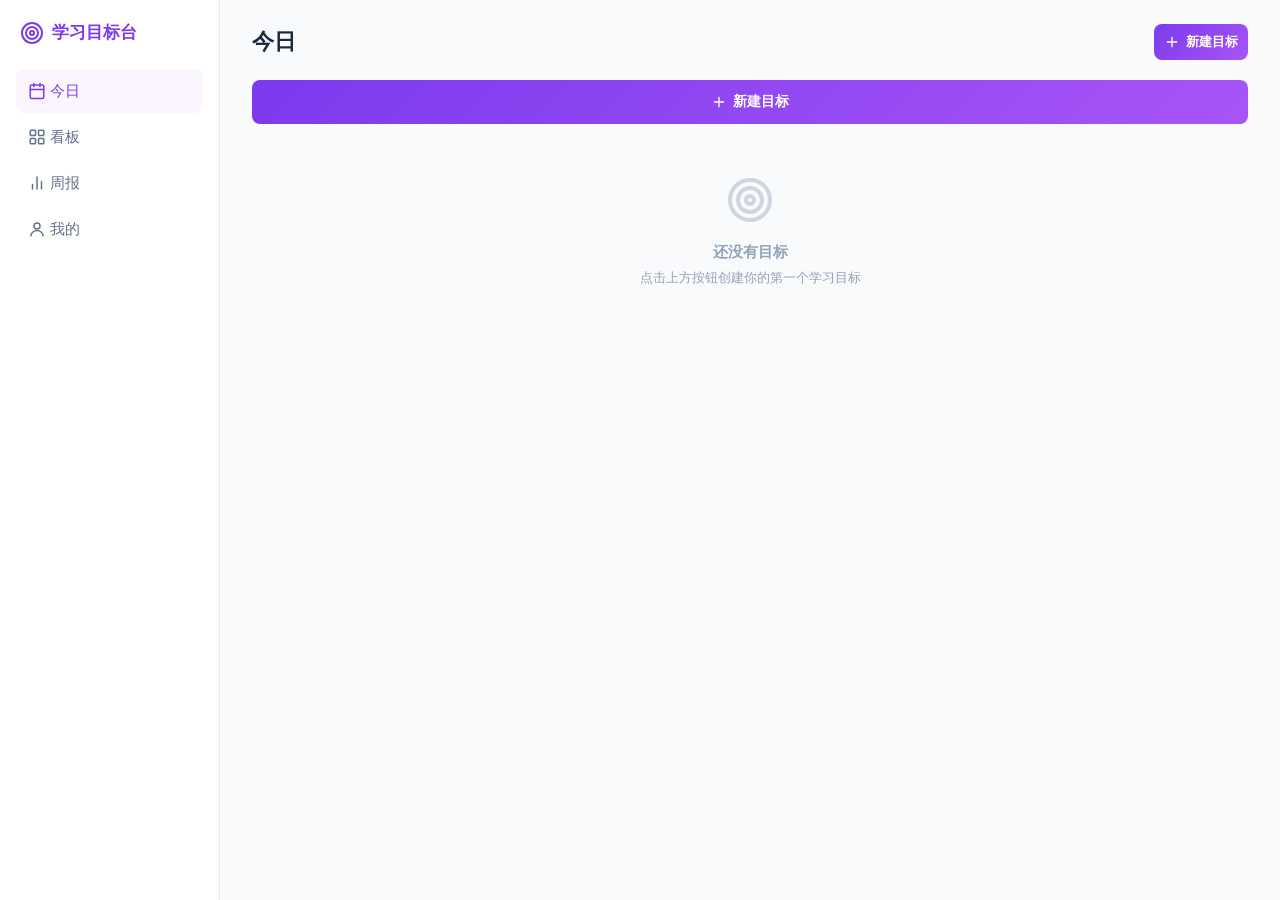
==== commit f90955c6: "Polish study icon and remove examples" ====
--- a/study-goal-tracker.html
+++ b/study-goal-tracker.html
@@ -93,7 +93,7 @@
 
 /* === Badges === */
 .badge{display:inline-flex;align-items:center;padding:2px 8px;border-radius:var(--pill);font-size:.7rem;font-weight:600;gap:3px}
-.badge-example{background:var(--priBg);color:var(--pri)}
+
 .badge-backfill{background:var(--warnBg);color:var(--warn)}
 .badge-overdue{background:var(--errBg);color:var(--err)}
 .badge-rest{background:var(--warnBg);color:var(--warn)}
@@ -339,7 +339,7 @@
 const BACKFILL_DAYS=6; // 可补记最近6天
 
 // ===== 状态 =====
-let state={goals:[],records:[],weeklyReports:{},activeTab:'today',version:2};
+let state={goals:[],records:[],weeklyReports:{},activeTab:'today',version:3};
 
 // ===== SVG 图标 =====
 const IC={
@@ -390,61 +390,36 @@
 function loadData(){
   try{
     var raw=localStorage.getItem(K);
-    if(!raw){var ex=getExampleData();state=ex;saveData();return;}
+    if(!raw){state=getInitialData();saveData();return;}
     var data=JSON.parse(raw);
     state=migrateData(data);
     saveData();
-  }catch(e){console.error('load error',e);state=getExampleData();saveData();}
+  }catch(e){console.error('load error',e);state=getInitialData();saveData();}
 }
 function saveData(){try{localStorage.setItem(K,JSON.stringify(state));}catch(e){console.error('save error',e);showToast('保存失败：存储空间可能已满');}}
 function migrateData(data){
-  if(!data)return getExampleData();
+  if(!data)return getInitialData();
+  if(!data.goals)data.goals=[];
+  if(!data.records)data.records=[];
   if(!data.version||data.version<2){
     (data.records||[]).forEach(function(r){if(r.isBackfill===undefined)r.isBackfill=false;});
-    data.version=2;
-  }
-  if(!data.goals)data.goals=[];
-  if(!data.records)data.records=[];
+  }
+  var removedIds=Object.create(null);
+  data.goals=data.goals.filter(function(g){
+    var sample=g.isExample===true||/^ex-\d+$/.test(String(g.id||''));
+    if(sample)removedIds[g.id]=true;
+    return!sample;
+  });
+  data.records=data.records.filter(function(r){return!removedIds[r.goalId];});
   if(!data.weeklyReports)data.weeklyReports={};
   if(!TAB_TITLES[data.activeTab])data.activeTab='today';
+  data.version=3;
   return data;
 }
 
-// ===== 示例数据 =====
-function getExampleData(){
-  var d=function(n){return dateToStr(addDays(new Date(),-n));};
-  return{
-    goals:[
-      {id:'ex-1',name:'背英语单词',unit:'个',total:2000,deadline:dateToStr(addDays(new Date(),147)),color:'#7c3aed',
-        obstacle:'容易刷手机分心',countermeasure:'如果拿起手机刷短视频，就立刻放下做10个深蹲',
-        createdAt:d(20),isExample:true},
-      {id:'ex-2',name:'读《人类简史》',unit:'页',total:440,deadline:dateToStr(addDays(new Date(),40)),color:'#0891b2',
-        obstacle:'晚上太累不想看',countermeasure:'如果晚上不想看，就改到早晨通勤时听有声书',
-        createdAt:d(15),isExample:true},
-      {id:'ex-3',name:'Python入门课',unit:'节',total:60,deadline:d(2),color:'#059669',
-        obstacle:'遇到报错容易放弃',countermeasure:'如果卡住超过20分钟，就跳过先做下一节',
-        createdAt:d(18),isExample:true}
-    ],
-    records:[
-      {id:uid(),goalId:'ex-1',date:d(6),amount:50,minutes:30,isBackfill:false,createdAt:d(6)},
-      {id:uid(),goalId:'ex-1',date:d(5),amount:45,minutes:25,isBackfill:false,createdAt:d(5)},
-      {id:uid(),goalId:'ex-1',date:d(4),amount:60,minutes:35,isBackfill:false,createdAt:d(4)},
-      {id:uid(),goalId:'ex-1',date:d(3),amount:55,minutes:30,isBackfill:false,createdAt:d(3)},
-      {id:uid(),goalId:'ex-1',date:d(2),amount:50,minutes:30,isBackfill:true,createdAt:d(0)},
-      {id:uid(),goalId:'ex-2',date:d(5),amount:20,minutes:40,isBackfill:false,createdAt:d(5)},
-      {id:uid(),goalId:'ex-2',date:d(4),amount:25,minutes:50,isBackfill:false,createdAt:d(4)},
-      {id:uid(),goalId:'ex-2',date:d(2),amount:30,minutes:60,isBackfill:false,createdAt:d(2)},
-      {id:uid(),goalId:'ex-3',date:d(9),amount:5,minutes:150,isBackfill:false,createdAt:d(9)},
-      {id:uid(),goalId:'ex-3',date:d(8),amount:4,minutes:120,isBackfill:false,createdAt:d(8)},
-      {id:uid(),goalId:'ex-3',date:d(7),amount:5,minutes:150,isBackfill:false,createdAt:d(7)},
-      {id:uid(),goalId:'ex-3',date:d(6),amount:4,minutes:120,isBackfill:false,createdAt:d(6)},
-      {id:uid(),goalId:'ex-3',date:d(5),amount:5,minutes:150,isBackfill:true,createdAt:d(1)},
-      {id:uid(),goalId:'ex-3',date:d(4),amount:3,minutes:90,isBackfill:true,createdAt:d(1)}
-    ],
-    weeklyReports:{},
-    activeTab:'today',
-    version:2
-  };
+// ===== 初始数据 =====
+function getInitialData(){
+  return{goals:[],records:[],weeklyReports:{},activeTab:'today',version:3};
 }
 
 // ===== 核心计算 =====
@@ -706,7 +681,6 @@
   var h='<div class="'+cls+'">';
   // Header
   h+='<div class="goal-header"><div class="goal-title"><span class="goal-color-dot" style="background:'+g.color+'"></span>'+esc(g.name);
-  if(g.isExample)h+=' <span class="badge badge-example">示例</span>';
   if(done)h+=' <span class="badge badge-done">已完成</span>';
   if(overdue&&!done)h+=' <span class="badge badge-overdue">逾期'+getOverdueDays(g)+'天</span>';
   h+='</div><div class="flex gap-4">';
@@ -835,7 +809,6 @@
   h+='<div class="ring-wrap">'+svgProgressRing(rate,g.color,80)+'</div>';
   h+='<div class="flex-1">';
   h+='<div class="goal-title"><span class="goal-color-dot" style="background:'+g.color+'"></span>'+esc(g.name);
-  if(g.isExample)h+=' <span class="badge badge-example">示例</span>';
   if(done)h+=' <span class="badge badge-done">已完成</span>';
   if(overdue&&!done)h+=' <span class="badge badge-overdue">逾期'+getOverdueDays(g)+'天</span>';
   h+='</div>';
@@ -1068,10 +1041,7 @@
   h+='</div>';
   // 数据管理
   h+='<div class="card"><div class="section-title mb-8">数据管理</div>';
-  var hasEx=state.goals.some(function(g){return g.isExample;});
-  if(hasEx){
-    h+='<button class="btn btn-ghost btn-block mb-8" onclick="clearExampleData()">'+icon('trash')+'清空示例数据</button>';
-  }
+
   h+='<button class="btn btn-ghost btn-block mb-8" onclick="migrateOldData()">'+icon('refresh')+'检查并迁移旧版数据</button>';
   h+='<div class="divider"></div>';
   h+='<div class="form-group">';
@@ -1157,7 +1127,7 @@
     if(g){g.name=name;g.unit=unit;g.total=total;g.deadline=deadline;g.color=_selColor;g.obstacle=obs;g.countermeasure=cnt;}
     showToast('目标已更新');
   }else{
-    state.goals.push({id:uid(),name:name,unit:unit,total:total,deadline:deadline,color:_selColor,obstacle:obs,countermeasure:cnt,createdAt:todayStr(),isExample:false});
+    state.goals.push({id:uid(),name:name,unit:unit,total:total,deadline:deadline,color:_selColor,obstacle:obs,countermeasure:cnt,createdAt:todayStr()});
     showToast('目标已创建');
   }
   saveData();closeModal();renderAll();
@@ -1286,22 +1256,11 @@
 }
 
 // ===== 清空 =====
-function clearExampleData(){
-  var exG=state.goals.filter(function(g){return g.isExample;});
-  if(exG.length===0){showToast('没有示例数据');return;}
-  var exIds=exG.map(function(g){return g.id;});
-  var exR=state.records.filter(function(r){return exIds.indexOf(r.goalId)>=0;}).length;
-  openConfirmModal('确定清空'+exG.length+'个示例目标'+(exR>0?'和'+exR+'条示例记录':'')+'？',function(){
-    state.goals=state.goals.filter(function(g){return !g.isExample;});
-    state.records=state.records.filter(function(r){return exIds.indexOf(r.goalId)<0;});
-    saveData();closeModal();showToast('示例数据已清空');renderAll();
-  });
-}
 function clearAllData(){
   var input=document.getElementById('clear-confirm');
   if(!input||input.value!=='清空'){showToast('请输入"清空"以确认');return;}
   openConfirmModal('此操作将清空所有数据（目标、记录、周报），不可恢复！确定继续？',function(){
-    state={goals:[],records:[],weeklyReports:{},activeTab:'today',version:2};
+    state=getInitialData();
     selectedWeek=getCurrentWeekKey();
     saveData();closeModal();showToast('所有数据已清空');renderAll();
   });
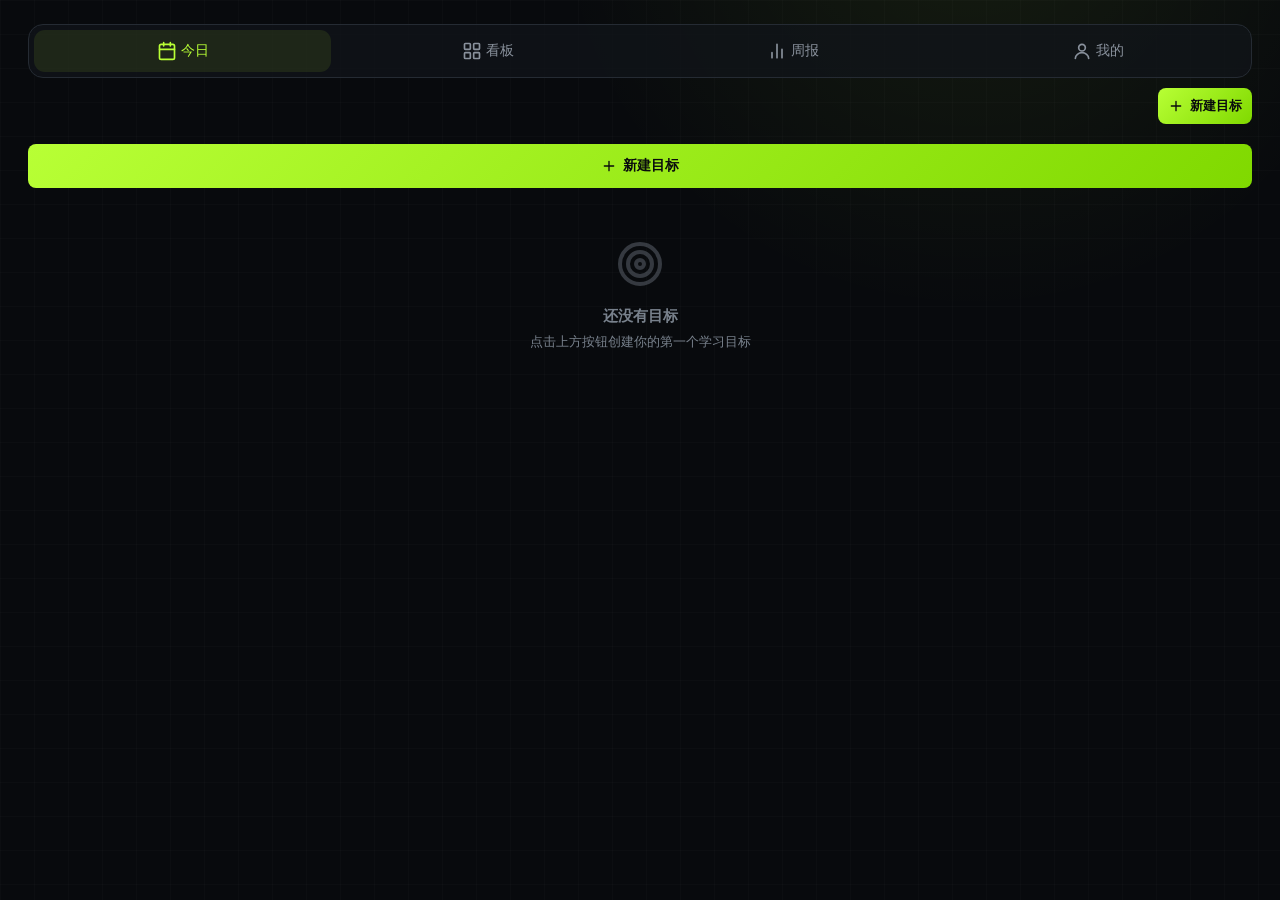
==== commit b59eef77: "Publish Web 1.10.1 study weather-style tabs" ====
--- a/study-goal-tracker.html
+++ b/study-goal-tracker.html
@@ -3,27 +3,27 @@
 <head>
 <meta charset="UTF-8">
 <meta name="viewport" content="width=device-width,initial-scale=1.0,maximum-scale=1.0,user-scalable=no">
-<meta name="theme-color" content="#7c3aed">
+<meta name="theme-color" content="#080a0d">
 <meta name="apple-mobile-web-app-capable" content="yes">
 <meta name="apple-mobile-web-app-status-bar-style" content="default">
 <title>学习目标管理台</title>
 <style>
 *{margin:0;padding:0;box-sizing:border-box}
 :root{
---bg:#f8fafc;--bg2:#f1f5f9;--card:#fff;
---pri:#7c3aed;--priL:#a855f7;--priBg:#faf5ff;--priBd:#e9d5ff;
---ok:#10b981;--okBg:#ecfdf5;--okBd:#a7f3d0;
---err:#ef4444;--errBg:#fef2f2;--errBd:#fecaca;
---warn:#f59e0b;--warnBg:#fffbeb;--warnBd:#fde68a;
---txt:#1e293b;--txt2:#64748b;--txt3:#94a3b8;
---bd:#e2e8f0;
---sh:0 1px 3px rgba(0,0,0,.06),0 1px 2px rgba(0,0,0,.04);
---shLg:0 10px 30px rgba(0,0,0,.12);
+--bg:#080a0d;--bg2:#0d1116;--card:#111419;
+--pri:#b8ff35;--priL:#80d900;--priBg:rgba(184,255,53,.09);--priBd:rgba(184,255,53,.28);
+--ok:#63e6a7;--okBg:rgba(43,182,115,.1);--okBd:rgba(99,230,167,.28);
+--err:#ff646d;--errBg:rgba(255,100,109,.08);--errBd:rgba(255,100,109,.28);
+--warn:#ffc857;--warnBg:rgba(255,200,87,.08);--warnBd:rgba(255,200,87,.28);
+--txt:#f3f5f7;--txt2:#89919c;--txt3:#78818c;
+--bd:#252b33;
+--sh:none;
+--shLg:0 28px 80px rgba(0,0,0,.62);
 --r:12px;--rSm:8px;--rLg:16px;--pill:20px;
 --sideW:220px;--botNavH:60px;
 }
-html{font-size:16px;-webkit-text-size-adjust:100%}
-body{font-family:-apple-system,BlinkMacSystemFont,"Segoe UI",Roboto,"Helvetica Neue",sans-serif;background:var(--bg);color:var(--txt);line-height:1.5;min-height:100vh;-webkit-tap-highlight-color:transparent}
+html{font-size:16px;-webkit-text-size-adjust:100%;color-scheme:dark}
+body{font-family:"Microsoft YaHei UI","Segoe UI",system-ui,-apple-system,sans-serif;background-color:var(--bg);background-image:radial-gradient(circle at 76% -12%,rgba(184,255,53,.08),transparent 30%),linear-gradient(rgba(255,255,255,.014) 1px,transparent 1px),linear-gradient(90deg,rgba(255,255,255,.014) 1px,transparent 1px);background-size:auto,34px 34px,34px 34px;color:var(--txt);line-height:1.5;min-height:100vh;-webkit-tap-highlight-color:transparent}
 input,select,textarea,button{font-family:inherit;font-size:inherit}
 input[type=text],input[type=number],input[type=date],select,textarea{font-size:16px}
 ::-webkit-scrollbar{width:6px;height:6px}
@@ -31,20 +31,22 @@
 
 /* === Layout === */
 .app-wrap{display:flex;min-height:100vh}
-.sidebar{width:var(--sideW);background:var(--card);border-right:1px solid var(--bd);padding:20px 16px;position:fixed;top:0;left:0;bottom:0;overflow-y:auto;z-index:100}
-.main{flex:1;margin-left:var(--sideW);padding:24px 32px;max-width:1100px}
-.topbar{display:flex;align-items:center;gap:12px;margin-bottom:20px;flex-wrap:wrap}
-.topbar-nav{display:none;gap:4px;margin-left:auto}
-.page-title{font-size:1.4rem;font-weight:700}
-.topbar-right{margin-left:auto;display:flex;gap:8px;align-items:center}
+.sidebar{display:none}
+.main{flex:1;margin-left:0;padding:24px 28px;max-width:none}
+.topbar{display:grid;grid-template-columns:1fr;gap:10px;margin-bottom:20px}
+.page-title{display:none}
+.topbar-nav{display:flex;gap:8px;width:100%;margin:0;padding:5px;border:1px solid var(--bd);border-radius:15px;background:rgba(17,20,25,.76)}
+.topbar-nav .nav-item{flex:1;min-height:42px;padding:0 12px;border-radius:11px;flex-direction:row}
+.topbar-nav .nav-item:hover,.topbar-nav .nav-item.active{color:var(--pri);background:var(--priBg);box-shadow:none}
+.topbar-right{display:flex;justify-content:flex-end;width:100%}
 
 /* === Bottom Nav === */
-.bottom-nav{display:none;position:fixed;bottom:0;left:0;right:0;background:var(--card);border-top:1px solid var(--bd);height:var(--botNavH);z-index:100;padding-bottom:env(safe-area-inset-bottom)}
+.bottom-nav{display:none;position:fixed;bottom:0;left:0;right:0;background:rgba(12,14,17,.97);border-top:1px solid var(--bd);height:var(--botNavH);z-index:100;padding-bottom:env(safe-area-inset-bottom);backdrop-filter:blur(18px)}
 
 /* === Nav Items === */
 .nav-item{display:flex;flex-direction:column;align-items:center;gap:4px;background:none;border:none;color:var(--txt2);cursor:pointer;padding:8px 12px;border-radius:var(--rSm);transition:all .15s;font-size:.875rem;min-height:44px;justify-content:center;text-decoration:none}
 .nav-item:hover{background:var(--bg2)}
-.nav-item.active{color:var(--pri);background:var(--priBg)}
+.nav-item.active{color:var(--pri);background:var(--priBg);box-shadow:inset 0 0 0 1px var(--priBd)}
 .sidebar .nav-item{flex-direction:row;justify-content:flex-start;width:100%;margin-bottom:2px;font-size:.95rem;padding:10px 12px}
 .bottom-nav{display:none}
 .bottom-nav.show{display:flex}
@@ -61,7 +63,7 @@
 .sidebar-title{font-size:1.05rem;font-weight:700;color:var(--pri)}
 
 /* === Cards === */
-.card{background:var(--card);border:1px solid var(--bd);border-radius:var(--r);padding:16px;box-shadow:var(--sh);margin-bottom:12px}
+.card{background:rgba(17,20,25,.92);border:1px solid var(--bd);border-radius:var(--r);padding:16px;box-shadow:var(--sh);margin-bottom:12px}
 .card-overdue{border-color:var(--errBd);background:var(--errBg)}
 .card-rest{border-color:var(--warnBd);background:var(--warnBg)}
 .card-rolled{border-color:var(--errBd);background:var(--errBg)}
@@ -69,8 +71,8 @@
 
 /* === Buttons === */
 .btn{display:inline-flex;align-items:center;gap:6px;padding:10px 16px;border:none;border-radius:var(--rSm);cursor:pointer;font-size:.875rem;font-weight:600;transition:all .15s;min-height:44px;justify-content:center;text-decoration:none;white-space:nowrap}
-.btn-primary{background:linear-gradient(135deg,var(--pri),var(--priL));color:#fff}
-.btn-primary:hover{opacity:.9;transform:translateY(-1px);box-shadow:0 4px 12px rgba(124,58,237,.3)}
+.btn-primary{background:linear-gradient(135deg,var(--pri),var(--priL));color:#090b0d}
+.btn-primary:hover{filter:brightness(1.08);transform:translateY(-1px);box-shadow:0 8px 24px rgba(184,255,53,.15)}
 .btn-ghost{background:var(--bg2);color:var(--txt)}
 .btn-ghost:hover{background:var(--bd)}
 .btn-danger{background:var(--err);color:#fff}
@@ -86,8 +88,9 @@
 .form-group{margin-bottom:14px}
 .form-label{display:block;margin-bottom:5px;font-size:.85rem;font-weight:600;color:var(--txt2)}
 .form-hint{font-size:.75rem;color:var(--txt3);margin-top:4px}
-.input,.select,.textarea{width:100%;padding:10px 12px;border:1px solid var(--bd);border-radius:var(--rSm);background:var(--card);color:var(--txt);outline:none;transition:border .15s;-webkit-appearance:none}
-.input:focus,.select:focus,.textarea:focus{border-color:var(--pri);box-shadow:0 0 0 3px rgba(124,58,237,.1)}
+.input,.select,.textarea{width:100%;padding:10px 12px;border:1px solid var(--bd);border-radius:var(--rSm);background:#0d1116;color:var(--txt);outline:none;transition:border .15s;-webkit-appearance:none}
+.input:focus,.select:focus,.textarea:focus{border-color:var(--pri);box-shadow:0 0 0 3px var(--priBg)}
+.input::placeholder,.textarea::placeholder{color:#515a65}
 .textarea{resize:vertical;min-height:72px;line-height:1.5}
 .form-row{display:grid;grid-template-columns:1fr 1fr;gap:12px}
 
@@ -113,9 +116,9 @@
 .stat-label{font-size:.72rem;color:var(--txt3)}
 
 /* === Modal === */
-.modal-overlay{display:none;position:fixed;inset:0;background:rgba(0,0,0,.4);z-index:200;backdrop-filter:blur(2px)}
+.modal-overlay{display:none;position:fixed;inset:0;background:rgba(3,5,8,.76);z-index:200;backdrop-filter:blur(10px)}
 .modal-overlay.active{display:block}
-.modal-container{display:none;position:fixed;top:50%;left:50%;transform:translate(-50%,-50%);z-index:201;width:92%;max-width:460px;max-height:86vh;overflow-y:auto;background:var(--card);border-radius:var(--rLg);padding:24px;box-shadow:var(--shLg)}
+.modal-container{display:none;position:fixed;top:50%;left:50%;transform:translate(-50%,-50%);z-index:201;width:92%;max-width:460px;max-height:86vh;overflow-y:auto;background:#111419;border:1px solid var(--bd);border-radius:var(--rLg);padding:24px;box-shadow:var(--shLg)}
 .modal-container.active{display:block}
 .modal-title{font-size:1.2rem;font-weight:700;margin-bottom:16px}
 .modal-actions{display:flex;gap:8px;margin-top:20px}
@@ -123,7 +126,7 @@
 
 /* === Toast === */
 .toast-container{position:fixed;bottom:80px;left:50%;transform:translateX(-50%);z-index:300;pointer-events:none}
-.toast{background:var(--txt);color:#fff;padding:10px 18px;border-radius:var(--r);box-shadow:var(--shLg);margin-bottom:8px;font-size:.85rem;animation:toastIn .3s ease}
+.toast{background:#171b21;color:var(--txt);border:1px solid var(--priBd);padding:10px 18px;border-radius:var(--r);box-shadow:var(--shLg);margin-bottom:8px;font-size:.85rem;animation:toastIn .3s ease}
 @keyframes toastIn{from{opacity:0;transform:translateY(20px)}to{opacity:1;transform:translateY(0)}}
 
 /* === Backup Banner === */
@@ -141,6 +144,8 @@
 .section{margin-bottom:24px}
 .section-header{display:flex;align-items:center;justify-content:space-between;margin-bottom:10px}
 .section-title{font-size:.95rem;font-weight:600;display:flex;align-items:center;gap:6px}
+.section-header .section-title{white-space:nowrap;flex:1}
+.section-title svg{width:18px;height:18px;flex-shrink:0}
 .section-count{font-size:.72rem;color:var(--txt3);background:var(--bg2);padding:2px 8px;border-radius:var(--pill)}
 
 /* === Goal Card === */
@@ -266,6 +271,16 @@
 .data-stat .val{font-size:1.4rem;font-weight:700}
 .data-stat .lbl{font-size:.72rem;color:var(--txt3)}
 
+/* === Hermes Weather host theme bridge === */
+body.host-light{--bg:#e9edf2;--bg2:#eef1f4;--card:#f9fafb;--priBg:rgba(89,142,0,.09);--priBd:rgba(89,142,0,.3);--ok:#16865b;--okBg:#e9f8f1;--okBd:#a8dfc8;--err:#d93d49;--errBg:#fff0f1;--errBd:#f0b8bd;--warn:#9a6900;--warnBg:#fff7df;--warnBd:#ead398;--txt:#171b20;--txt2:#65707d;--txt3:#7a8591;--bd:#d3d9e0;color-scheme:light;background-image:radial-gradient(circle at 76% -12%,rgba(89,142,0,.1),transparent 30%),linear-gradient(rgba(0,0,0,.025) 1px,transparent 1px),linear-gradient(90deg,rgba(0,0,0,.025) 1px,transparent 1px)}
+body.host-light .card{background:rgba(249,250,251,.96)}
+body.host-light .topbar-nav{background:rgba(249,250,251,.82)}
+body.host-light .bottom-nav{background:rgba(247,249,251,.97)}
+body.host-light .input,body.host-light .select,body.host-light .textarea{background:#fff}
+body.host-light .modal-container{background:#f9fafb}
+body.host-light .toast{background:#fff;color:var(--txt)}
+body.host-light .btn-primary{color:#10140a}
+
 /* === Responsive === */
 @media(max-width:1024px){
 .sidebar{display:none}
@@ -273,9 +288,10 @@
 .topbar-nav{display:flex}
 }
 @media(max-width:768px){
-.topbar-nav{display:none}
-.bottom-nav{display:flex}
-.main{padding:14px 16px;padding-bottom:calc(var(--botNavH) + 20px)}
+.topbar-nav{display:flex;order:3;width:100%;margin-left:0}
+.topbar-nav .nav-item{flex:1;padding:0 6px;min-height:42px}
+.bottom-nav{display:none!important}
+.main{padding:14px 16px 24px}
 .form-row{grid-template-columns:1fr}
 .weekly-four{grid-template-columns:1fr}
 .goal-stats-row{gap:12px}
@@ -285,8 +301,6 @@
 .stat-value{font-size:1.1rem}
 }
 @media(max-width:600px){
-.section-header .section-title{white-space:nowrap;flex:1}
-.section-title svg{width:18px;height:18px;flex-shrink:0}
 .handle-item{align-items:flex-start;flex-wrap:wrap}
 .handle-item-info{flex-basis:calc(100% - 20px)}
 .handle-item-actions{width:100%;padding-left:20px}
@@ -328,7 +342,7 @@
 <script>
 // ===== 常量 =====
 const K='wb_study_goal_tracker_data';
-const COLORS=['#7c3aed','#2563eb','#0891b2','#059669','#ea580c','#db2777','#4f46e5','#0d9488'];
+const COLORS=['#b8ff35','#51d9ff','#63e6a7','#ffc857','#ff7a85','#a78bfa','#60a5fa','#f472b6'];
 const TAB_TITLES={today:'今日',board:'看板',weekly:'周报',mine:'我的'};
 const NAV_ITEMS=[
   {tab:'today',icon:'calendar',label:'今日'},
@@ -577,13 +591,13 @@
 function svgProgressRing(percent,color,size){
   size=size||60;var R=size/2-5;var C=2*Math.PI*R;var off=C-(percent/100)*C;
   return '<svg width="'+size+'" height="'+size+'" viewBox="0 0 '+size+' '+size+'">'+
-    '<circle cx="'+(size/2)+'" cy="'+(size/2)+'" r="'+R+'" fill="none" stroke="#e2e8f0" stroke-width="4"/>'+
+    '<circle cx="'+(size/2)+'" cy="'+(size/2)+'" r="'+R+'" fill="none" stroke="#303740" stroke-width="4"/>'+
     '<circle cx="'+(size/2)+'" cy="'+(size/2)+'" r="'+R+'" fill="none" stroke="'+color+'" stroke-width="4" stroke-linecap="round" stroke-dasharray="'+C+'" stroke-dashoffset="'+off+'" transform="rotate(-90 '+(size/2)+' '+(size/2)+')"/>'+
     '<text x="'+(size/2)+'" y="'+(size/2)+'" text-anchor="middle" dominant-baseline="central" font-size="'+Math.round(size/4.5)+'" font-weight="700" fill="'+color+'">'+Math.round(percent)+'%</text></svg>';
 }
 function showConfetti(){
   var c=document.createElement('div');c.className='confetti-container';
-  var cs=['#7c3aed','#a855f7','#10b981','#f59e0b','#ef4444','#06b6d4','#db2777'];
+  var cs=['#b8ff35','#51d9ff','#63e6a7','#ffc857','#ff646d','#a78bfa','#f472b6'];
   for(var i=0;i<60;i++){
     var p=document.createElement('div');p.className='confetti-piece';
     p.style.left=Math.random()*100+'%';p.style.background=cs[Math.floor(Math.random()*cs.length)];
@@ -737,8 +751,8 @@
     handles.forEach(function(it){h+=renderHandleItem(it);});
     h+='</div>';
   }
-  h+='<button class="btn btn-primary btn-block mb-12" onclick="openGoalModal()">'+icon('plus')+'新建目标</button>';
   if(state.goals.length===0){
+    h+='<button class="btn btn-primary btn-block mb-12" onclick="openGoalModal()">'+icon('plus')+'新建目标</button>';
     h+=renderEmptyState('还没有目标','点击上方按钮创建你的第一个学习目标');
   }else{
     state.goals.forEach(function(g){h+=renderTodayGoalCard(g);});
@@ -763,7 +777,7 @@
   // 网格线
   for(var gi=0;gi<=4;gi++){
     var gy=tp+plotH*(gi/4);
-    svg+='<line x1="'+lp+'" y1="'+gy+'" x2="'+(W-rp)+'" y2="'+gy+'" stroke="#f1f5f9" stroke-width="1"/>';
+    svg+='<line x1="'+lp+'" y1="'+gy+'" x2="'+(W-rp)+'" y2="'+gy+'" stroke="#252b33" stroke-width="1"/>';
   }
   // 柱子
   data.forEach(function(day,i){
@@ -771,7 +785,7 @@
     var y=tp+plotH;
     var total=day.segments.reduce(function(s,seg){return s+seg.minutes;},0);
     if(total===0){
-      svg+='<rect x="'+x+'" y="'+(tp+plotH-2)+'" width="'+bw+'" height="2" fill="#e2e8f0" rx="1"/>';
+      svg+='<rect x="'+x+'" y="'+(tp+plotH-2)+'" width="'+bw+'" height="2" fill="#303740" rx="1"/>';
     }else{
       day.segments.forEach(function(seg){
         var sh=(seg.minutes/maxVal)*plotH;
@@ -781,11 +795,11 @@
     }
     // X 轴标签
     if(i%2===0||i===bc-1){
-      svg+='<text x="'+(x+bw/2)+'" y="'+(H-6)+'" text-anchor="middle" font-size="9" fill="#94a3b8">'+fmtDateAxis(day.date)+'</text>';
+      svg+='<text x="'+(x+bw/2)+'" y="'+(H-6)+'" text-anchor="middle" font-size="9" fill="#89919c">'+fmtDateAxis(day.date)+'</text>';
     }
     // 今天标记
     if(i===bc-1){
-      svg+='<text x="'+(x+bw/2)+'" y="'+(tp-4)+'" text-anchor="middle" font-size="9" fill="#7c3aed" font-weight="700">今</text>';
+      svg+='<text x="'+(x+bw/2)+'" y="'+(tp-4)+'" text-anchor="middle" font-size="9" fill="#b8ff35" font-weight="700">今</text>';
     }
   });
   svg+='</svg>';
@@ -1294,7 +1308,34 @@
 }
 
 // ===== 初始化 =====
+var hostThemeObserver=null;
+function syncHostTheme(){
+  try{
+    if(window.parent===window)return;
+    var hostDoc=parent.document;
+    var light=parent.document.body.classList.contains('theme-light');
+    document.body.classList.toggle('host-light',light);
+    var hostStyle=getComputedStyle(hostDoc.documentElement);
+    var accent=hostStyle.getPropertyValue('--green').trim();
+    if(accent){
+      document.documentElement.style.setProperty('--pri',accent);
+      document.documentElement.style.setProperty('--priL',accent);
+    }
+    var themeMeta=document.querySelector('meta[name="theme-color"]');
+    if(themeMeta)themeMeta.setAttribute('content',light?'#e9edf2':'#080a0d');
+  }catch(e){}
+}
+function watchHostTheme(){
+  try{
+    if(window.parent===window||!window.MutationObserver)return;
+    hostThemeObserver=new MutationObserver(syncHostTheme);
+    hostThemeObserver.observe(parent.document.body,{attributes:true,attributeFilter:['class']});
+    hostThemeObserver.observe(parent.document.documentElement,{attributes:true,attributeFilter:['style']});
+  }catch(e){}
+}
 function init(){
+  syncHostTheme();
+  watchHostTheme();
   loadData();
   setupListeners();
   renderAll();
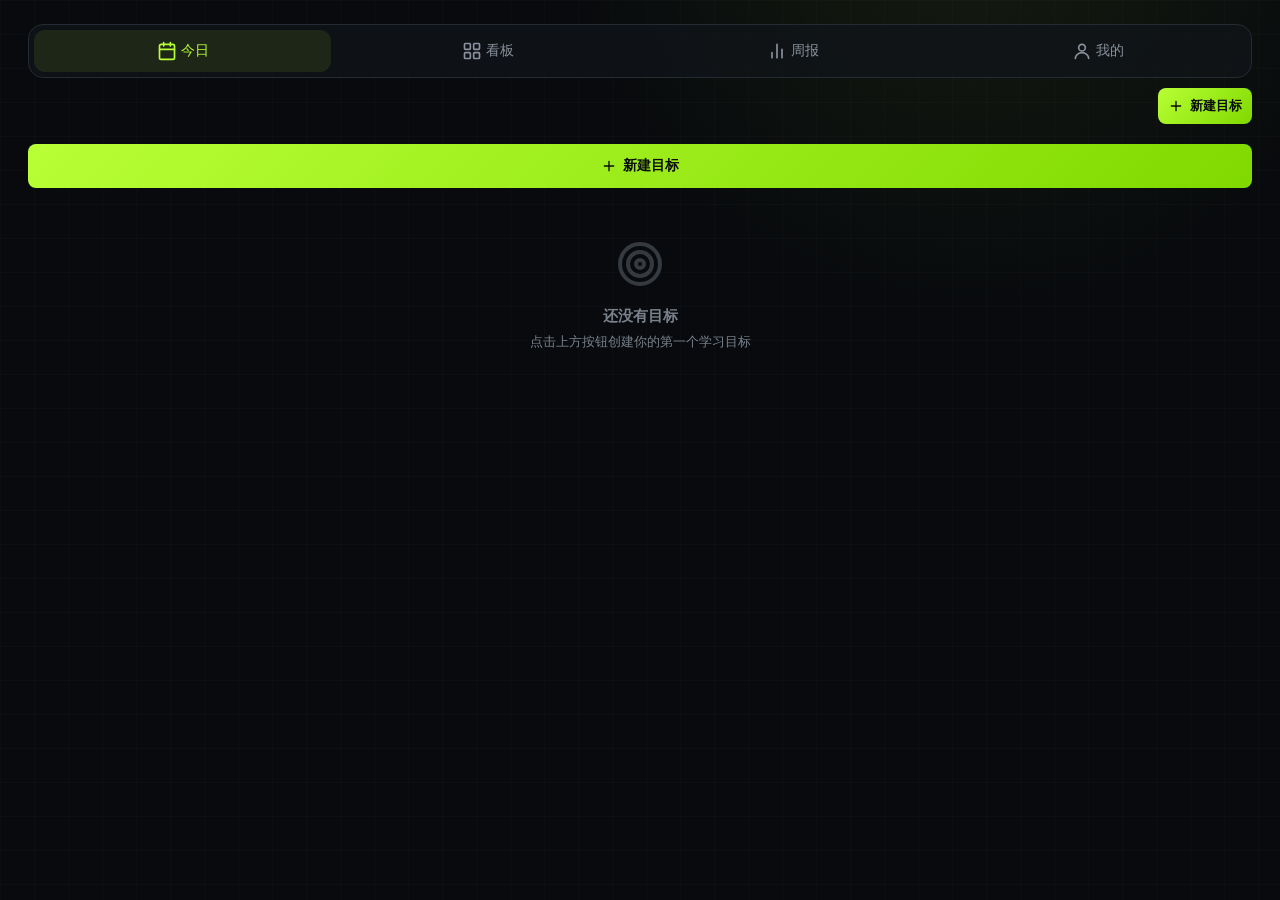
==== commit 5f63f927: "Publish Web 1.11.0 weekly icons and settings Dock" ====
--- a/study-goal-tracker.html
+++ b/study-goal-tracker.html
@@ -221,7 +221,8 @@
 .weekly-compare .up{color:var(--ok)}
 .weekly-compare .down{color:var(--err)}
 .weekly-four{display:grid;grid-template-columns:1fr 1fr;gap:12px;margin-bottom:16px}
-.weekly-four-item .form-label{color:var(--txt)}
+.weekly-four-item .form-label{display:flex;align-items:center;gap:5px;color:var(--txt)}
+.weekly-four-item .form-label svg{width:14px;height:14px;flex:0 0 14px}
 .weekly-report-text{background:var(--bg2);border-radius:var(--rSm);padding:14px;font-size:.82rem;line-height:1.7;white-space:pre-wrap;margin-top:12px;max-height:300px;overflow-y:auto}
 .week-nav{display:flex;gap:8px;align-items:center;margin-bottom:16px}
 .week-nav .btn{padding:6px 12px;min-height:36px}
